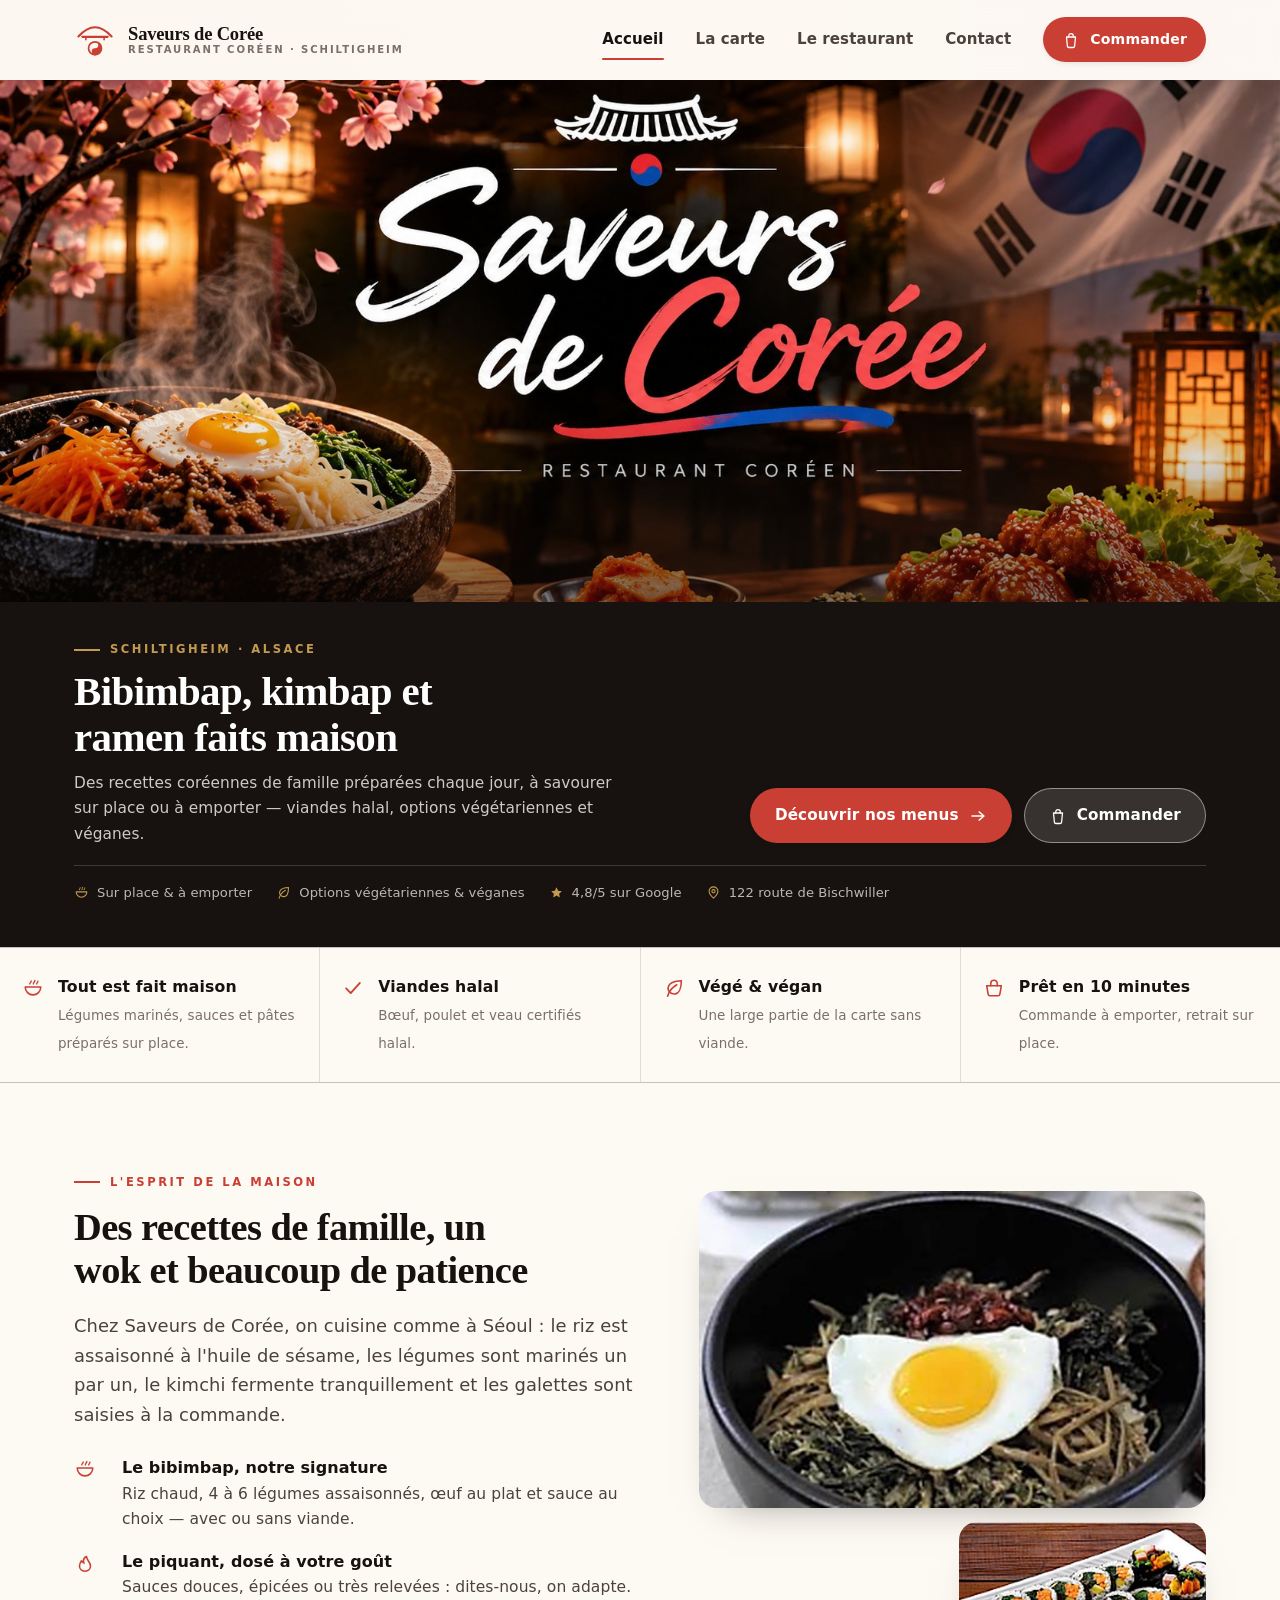
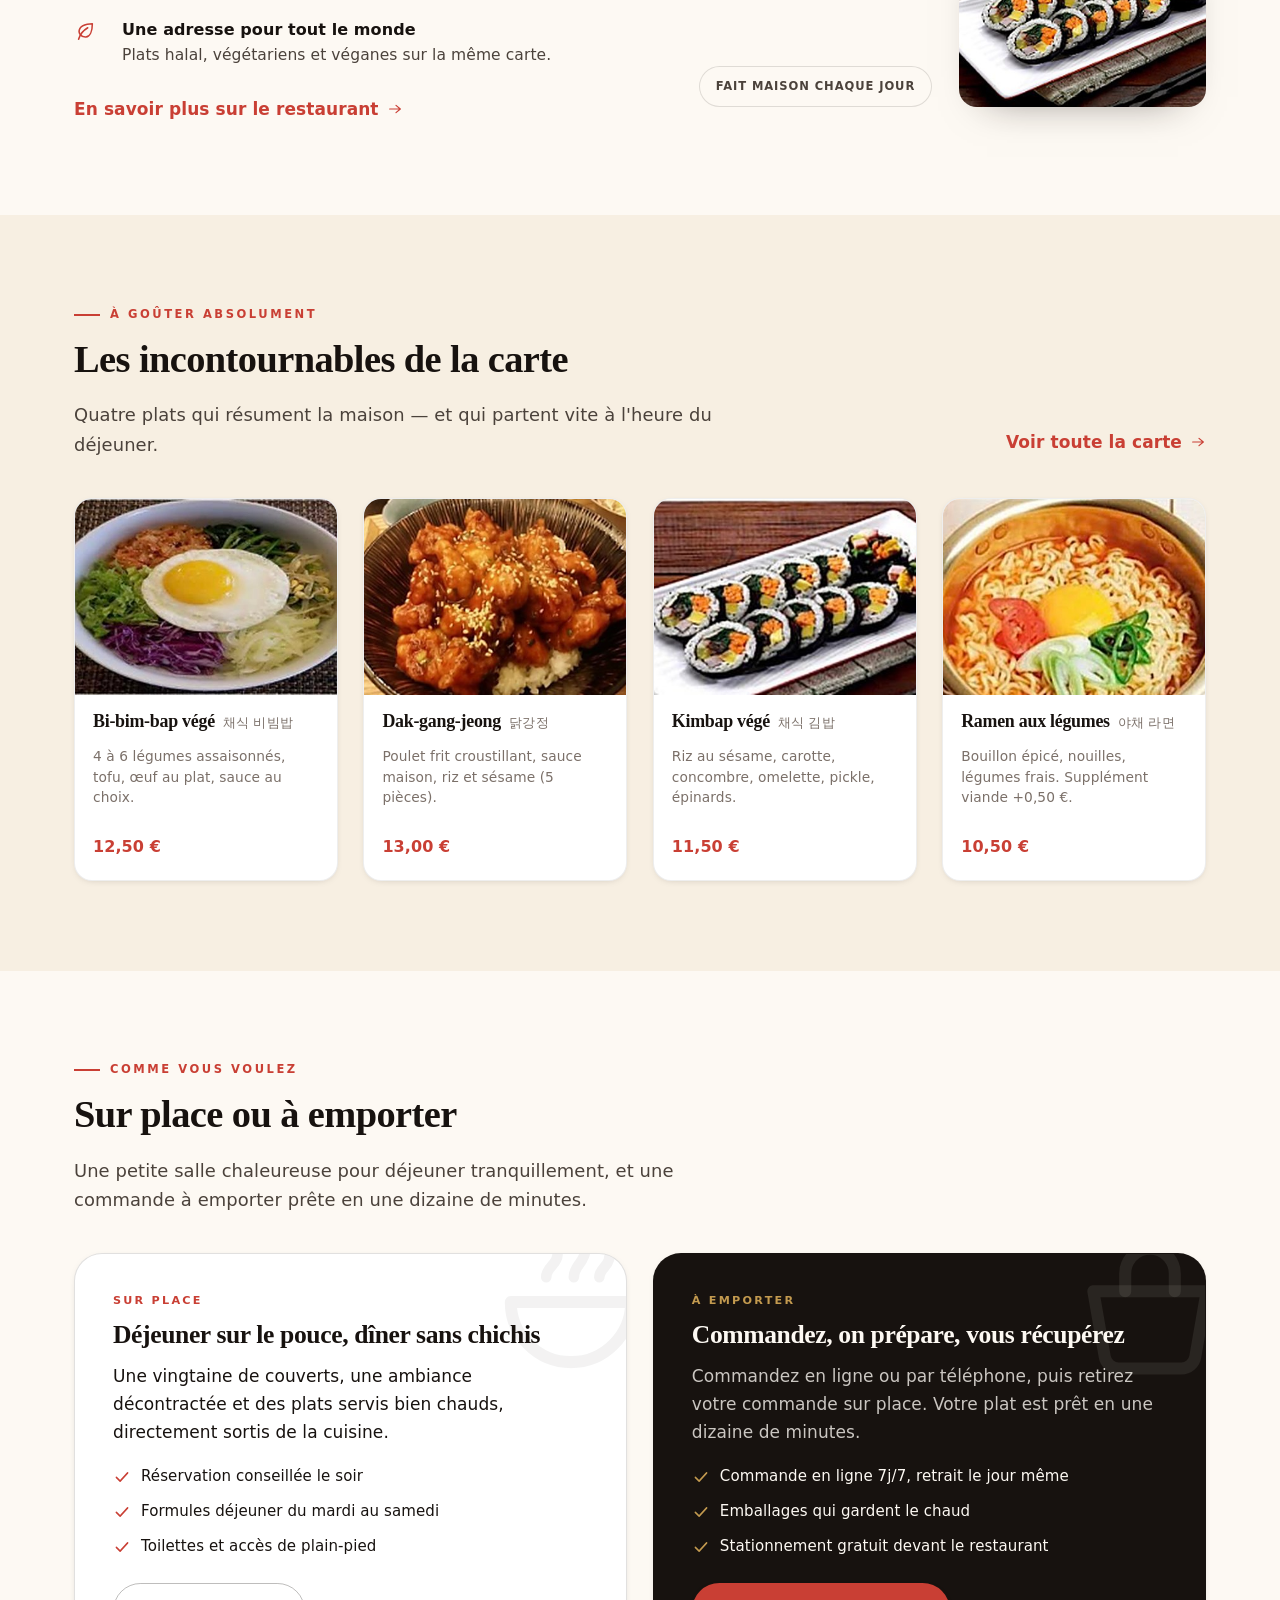
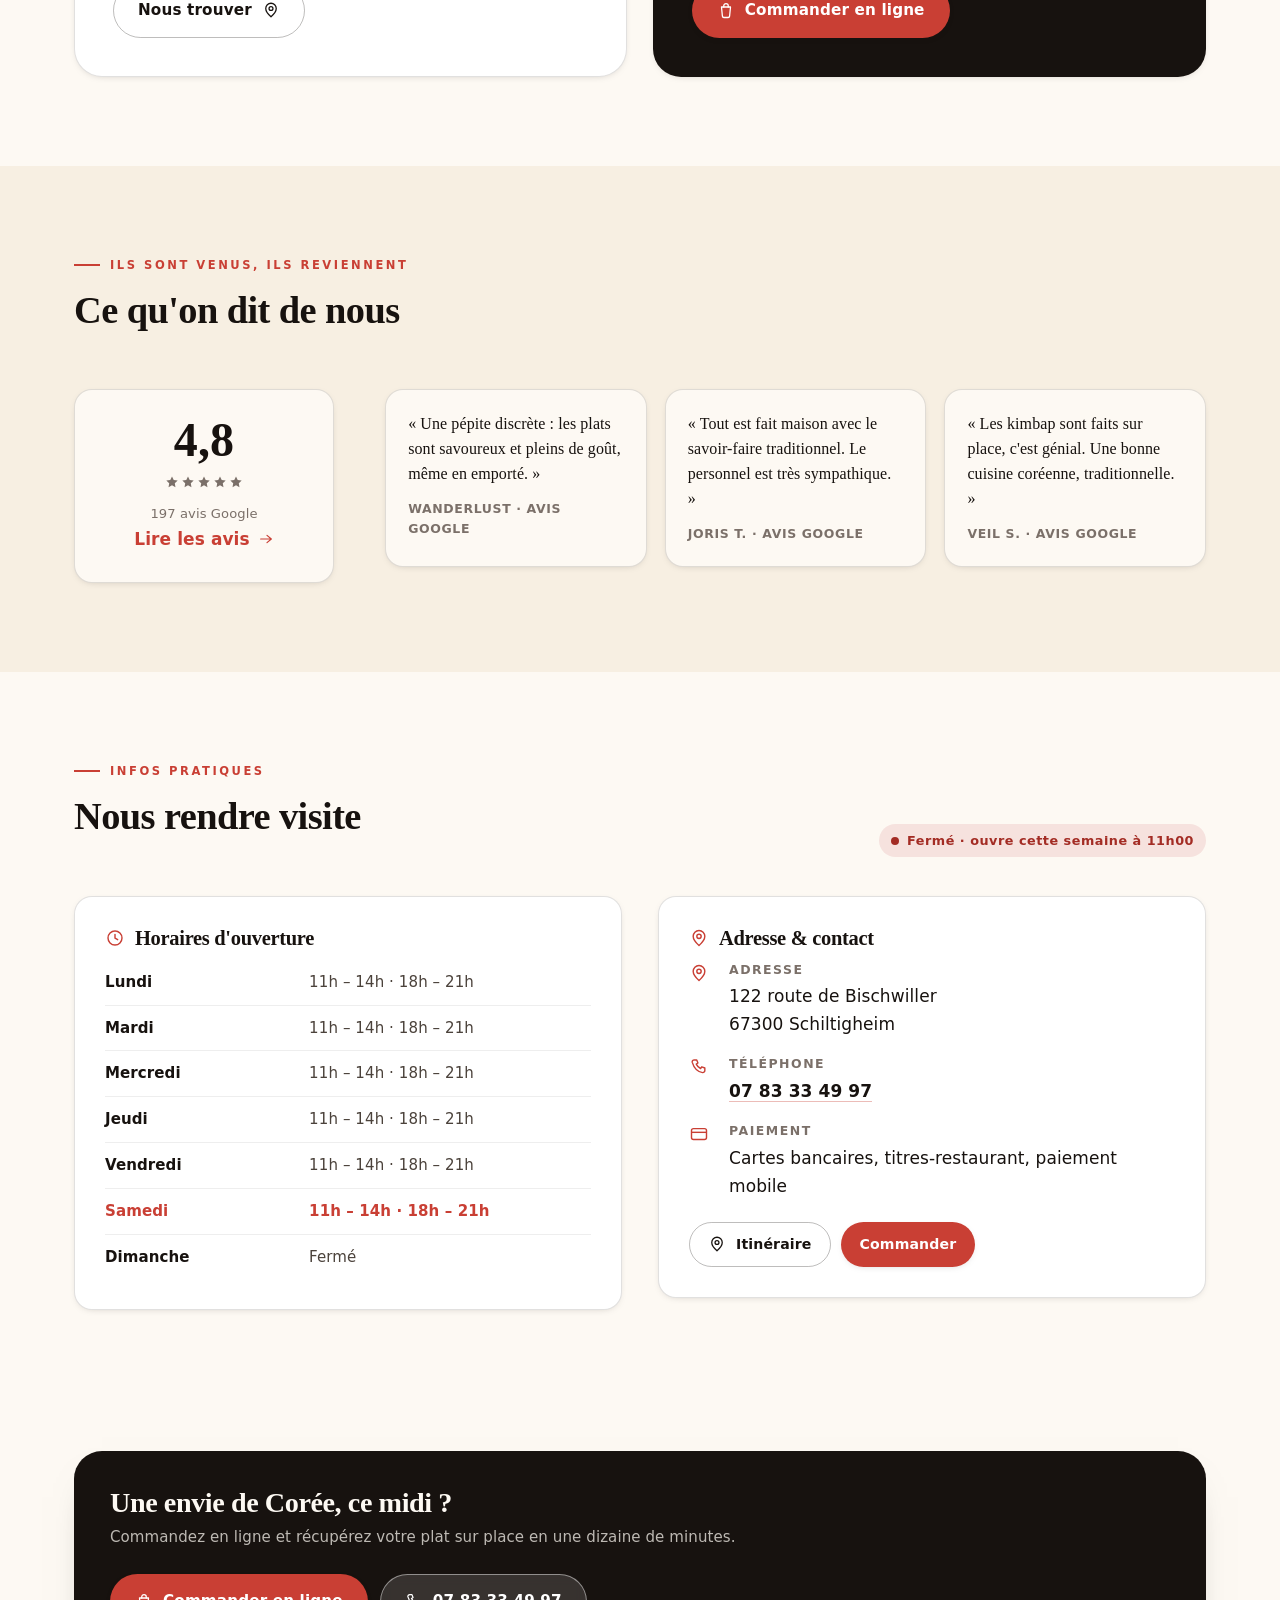
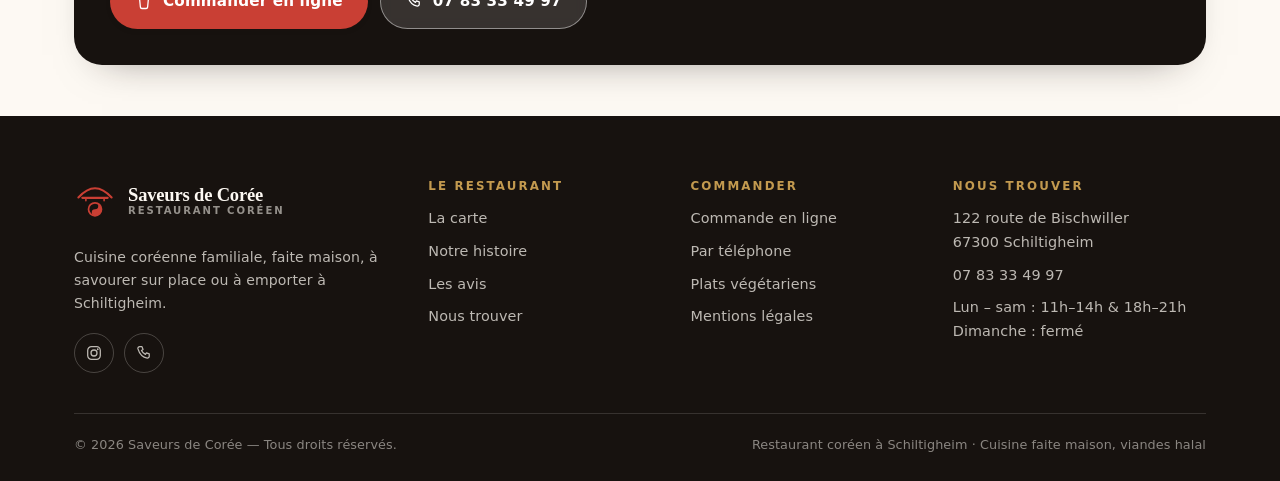
==== index.html @ 6c69a29a "Add files via upload" ====
<!DOCTYPE html>
<html lang="fr" data-layout="desktop">
<head>
<meta charset="utf-8">
<meta name="viewport" content="width=device-width, initial-scale=1">
<title>Saveurs de Corée — Restaurant coréen à Schiltigheim (bibimbap, kimbap, ramen)</title>
<meta name="description" content="Saveurs de Corée, restaurant coréen à Schiltigheim : bibimbap, kimbap, ramen, poulet frit et kimchi faits maison. Sur place ou à emporter, viandes halal, options végétariennes et véganes.">
<meta name="theme-color" content="#17120f">
<link rel="canonical" href="https://saveurs-de-coree.fr/">
<meta property="og:type" content="restaurant">
<meta property="og:locale" content="fr_FR">
<meta property="og:site_name" content="Saveurs de Corée">
<meta property="og:title" content="Saveurs de Corée — Restaurant coréen à Schiltigheim">
<meta property="og:description" content="Bibimbap, kimbap, ramen et poulet frit maison. Sur place ou à emporter, viandes halal, options végétariennes et véganes.">
<meta property="og:image" content="assets/img/og-image.jpg">
<meta name="twitter:card" content="summary_large_image">
<link rel="icon" href="assets/img/favicon.svg" type="image/svg+xml">
<link rel="apple-touch-icon" href="assets/img/favicon.svg">
<link rel="preload" as="image" href="assets/img/accueil.jpg" imagesrcset="assets/img/accueil-1000.jpg 1000w, assets/img/accueil.jpg 1672w" imagesizes="100vw">
<link rel="stylesheet" href="assets/css/style.css">
<script type="application/ld+json">
{
  "@context": "https://schema.org",
  "@type": "Restaurant",
  "name": "Saveurs de Corée",
  "servesCuisine": ["Coréenne", "Asiatique", "Végétarienne"],
  "priceRange": "10–20 €",
  "image": "assets/img/accueil.jpg",
  "telephone": "+33783334997",
  "url": "https://saveurs-de-coree.fr/",
  "address": {
    "@type": "PostalAddress",
    "streetAddress": "122 route de Bischwiller",
    "postalCode": "67300",
    "addressLocality": "Schiltigheim",
    "addressRegion": "Grand Est",
    "addressCountry": "FR"
  },
  "geo": { "@type": "GeoCoordinates", "latitude": 48.6063631, "longitude": 7.7491099 },
  "openingHoursSpecification": [{
    "@type": "OpeningHoursSpecification",
    "dayOfWeek": ["Monday", "Tuesday", "Wednesday", "Thursday", "Friday", "Saturday"],
    "opens": "11:00", "closes": "14:00"
  }, {
    "@type": "OpeningHoursSpecification",
    "dayOfWeek": ["Monday", "Tuesday", "Wednesday", "Thursday", "Friday", "Saturday"],
    "opens": "18:00", "closes": "21:00"
  }],
  "aggregateRating": { "@type": "AggregateRating", "ratingValue": "4.8", "reviewCount": "197" },
  "hasMenu": "https://saveurs-de-coree.onataste.fr/menu/",
  "acceptsReservations": "True"
}
</script>
</head>
<body>
<a class="skip-link" href="#contenu">Aller au contenu</a>

<!-- Bibliothèque d'icônes (aucune requête réseau) -->
<svg aria-hidden="true" focusable="false" style="position:absolute;width:0;height:0;overflow:hidden">
  <defs>
    <symbol id="i-roof" viewBox="0 0 48 48">
      <path d="M5 20c6.6-7.2 12.3-10.6 19-10.6S36.4 12.8 43 20" fill="none" stroke="currentColor" stroke-width="2.4" stroke-linecap="round"/>
      <path d="M9.5 20.4h29" fill="none" stroke="currentColor" stroke-width="2.4" stroke-linecap="round"/>
      <path d="M13.6 20.4v3.2M34.4 20.4v3.2" fill="none" stroke="currentColor" stroke-width="1.8" stroke-linecap="round"/>
      <circle cx="24" cy="33.5" r="7.4" fill="none" stroke="currentColor" stroke-width="2"/>
      <path d="M24 26.1a3.7 3.7 0 0 1 0 7.4 3.7 3.7 0 0 0 0 7.4 7.4 7.4 0 0 0 0-14.8z" fill="currentColor"/>
    </symbol>
    <symbol id="i-bag" viewBox="0 0 24 24"><path d="M6 8h12l-1.2 12.2a2 2 0 0 1-2 1.8H9.2a2 2 0 0 1-2-1.8L6 8z" fill="none" stroke="currentColor" stroke-width="1.7" stroke-linejoin="round"/><path d="M9 8V6.4a3 3 0 0 1 6 0V8" fill="none" stroke="currentColor" stroke-width="1.7" stroke-linecap="round"/></symbol>
    <symbol id="i-phone" viewBox="0 0 24 24"><path d="M6.3 3.5h3l1.4 3.7-2 1.4a11 11 0 0 0 5.2 5.2l1.4-2 3.7 1.4v3a2.5 2.5 0 0 1-2.7 2.5C10.6 18 6 13.4 3.8 6.2A2.5 2.5 0 0 1 6.3 3.5z" fill="none" stroke="currentColor" stroke-width="1.7" stroke-linejoin="round"/></symbol>
    <symbol id="i-pin" viewBox="0 0 24 24"><path d="M12 21s7-6.1 7-11a7 7 0 1 0-14 0c0 4.9 7 11 7 11z" fill="none" stroke="currentColor" stroke-width="1.7" stroke-linejoin="round"/><circle cx="12" cy="10" r="2.6" fill="none" stroke="currentColor" stroke-width="1.7"/></symbol>
    <symbol id="i-clock" viewBox="0 0 24 24"><circle cx="12" cy="12" r="8.4" fill="none" stroke="currentColor" stroke-width="1.7"/><path d="M12 7.6V12l3.2 2" fill="none" stroke="currentColor" stroke-width="1.7" stroke-linecap="round"/></symbol>
    <symbol id="i-arrow" viewBox="0 0 24 24"><path d="M4 12h15m-5.5-5.5L20 12l-6.5 5.5" fill="none" stroke="currentColor" stroke-width="1.8" stroke-linecap="round" stroke-linejoin="round"/></symbol>
    <symbol id="i-check" viewBox="0 0 24 24"><path d="M4.5 12.5l5 5 10-11" fill="none" stroke="currentColor" stroke-width="2" stroke-linecap="round" stroke-linejoin="round"/></symbol>
    <symbol id="i-leaf" viewBox="0 0 24 24"><path d="M20 4S9.5 4 6.5 9.2s2 9.8 6.5 9.4S20 12 20 4z" fill="none" stroke="currentColor" stroke-width="1.7" stroke-linejoin="round"/><path d="M5 21c1.5-5.5 5-9.5 10-12.5" fill="none" stroke="currentColor" stroke-width="1.7" stroke-linecap="round"/></symbol>
    <symbol id="i-bowl" viewBox="0 0 24 24"><path d="M3.5 11h17a8.5 8.5 0 0 1-8.5 8.5A8.5 8.5 0 0 1 3.5 11z" fill="none" stroke="currentColor" stroke-width="1.7" stroke-linejoin="round"/><path d="M8.5 7.5c0-1.4 1.6-1.8 1.6-3.2M12.4 7.5c0-1.7 1.6-2.1 1.6-3.8M16 7.5c0-1.2 1.4-1.6 1.4-2.8" fill="none" stroke="currentColor" stroke-width="1.5" stroke-linecap="round"/></symbol>
    <symbol id="i-takeaway" viewBox="0 0 24 24"><path d="M4 9.5h16l-1.6 9.2a2 2 0 0 1-2 1.7H7.6a2 2 0 0 1-2-1.7L4 9.5z" fill="none" stroke="currentColor" stroke-width="1.7" stroke-linejoin="round"/><path d="M8.5 9.5V7a3.5 3.5 0 0 1 7 0v2.5" fill="none" stroke="currentColor" stroke-width="1.7" stroke-linecap="round"/></symbol>
    <symbol id="i-flame" viewBox="0 0 24 24"><path d="M12 21c3.6 0 6-2.4 6-5.6 0-4.4-4.3-6.6-4.3-10.4-2.2.9-3.4 2.9-3.4 4.8 0 1.6.7 2.4.7 2.4S9 11 8 9.6c-.9 1.4-2 3.2-2 5.8C6 18.6 8.4 21 12 21z" fill="none" stroke="currentColor" stroke-width="1.7" stroke-linejoin="round"/></symbol>
    <symbol id="i-star" viewBox="0 0 24 24"><path d="M12 3.6l2.6 5.4 5.9.8-4.3 4.1 1 5.9-5.2-2.9-5.2 2.9 1-5.9L3.5 9.8l5.9-.8L12 3.6z" fill="currentColor"/></symbol>
    <symbol id="i-instagram" viewBox="0 0 24 24"><rect x="3.6" y="3.6" width="16.8" height="16.8" rx="5" fill="none" stroke="currentColor" stroke-width="1.7"/><circle cx="12" cy="12" r="4" fill="none" stroke="currentColor" stroke-width="1.7"/><circle cx="17" cy="7" r="1.2" fill="currentColor"/></symbol>
    <symbol id="i-close" viewBox="0 0 24 24"><path d="M6 6l12 12M18 6L6 18" fill="none" stroke="currentColor" stroke-width="1.9" stroke-linecap="round"/></symbol>
    <symbol id="i-book" viewBox="0 0 24 24"><path d="M4 5.5A2 2 0 0 1 6 4h4.5A3 3 0 0 1 12 6.7V20a3 3 0 0 0-2.4-1.2H6a2 2 0 0 1-2-2V5.5z" fill="none" stroke="currentColor" stroke-width="1.7" stroke-linejoin="round"/><path d="M20 5.5A2 2 0 0 0 18 4h-4.5A3 3 0 0 0 12 6.7V20a3 3 0 0 1 2.4-1.2H18a2 2 0 0 0 2-2V5.5z" fill="none" stroke="currentColor" stroke-width="1.7" stroke-linejoin="round"/></symbol>
    <symbol id="i-card" viewBox="0 0 24 24"><rect x="3" y="5.5" width="18" height="13" rx="2.4" fill="none" stroke="currentColor" stroke-width="1.7"/><path d="M3 10h18" stroke="currentColor" stroke-width="1.7"/></symbol>
  </defs>
</svg>

<header class="site-header">
  <div class="container header-inner">
    <a class="brand" href="index.html" aria-label="Saveurs de Corée, accueil">
      <svg class="brand__mark" aria-hidden="true"><use href="#i-roof"></use></svg>
      <span class="brand__text">
        <span class="brand__name">Saveurs de Corée</span>
        <span class="brand__sub">Restaurant coréen · Schiltigheim</span>
      </span>
    </a>
    <nav class="nav-desktop" aria-label="Navigation principale">
      <a href="index.html" aria-current="page">Accueil</a>
      <a href="carte.html">La carte</a>
      <a href="restaurant.html">Le restaurant</a>
      <a href="contact.html">Contact</a>
    </nav>
    <div class="header-actions">
      <a class="btn btn--primary btn--sm" href="https://saveurs-de-coree.onataste.fr/menu/" data-order rel="noopener">
        <svg aria-hidden="true"><use href="#i-bag"></use></svg> Commander
      </a>
    </div>
    <button class="nav-toggle" type="button" data-drawer-open aria-expanded="false" aria-controls="drawer" aria-label="Ouvrir le menu">
      <span></span>
    </button>
  </div>
</header>

<div class="drawer" id="drawer" data-drawer aria-hidden="true">
  <div class="drawer__top">
    <a class="brand" href="index.html" aria-label="Saveurs de Corée, accueil">
      <svg class="brand__mark" aria-hidden="true"><use href="#i-roof"></use></svg>
      <span class="brand__text">
        <span class="brand__name">Saveurs de Corée</span>
        <span class="brand__sub">Schiltigheim</span>
      </span>
    </a>
    <button class="drawer__close" type="button" data-drawer-close aria-label="Fermer le menu">
      <svg aria-hidden="true"><use href="#i-close"></use></svg>
    </button>
  </div>
  <nav class="drawer__nav" aria-label="Navigation mobile">
    <a href="index.html" aria-current="page">Accueil <span class="kr">홈</span></a>
    <a href="carte.html">La carte <span class="kr">메뉴</span></a>
    <a href="restaurant.html">Le restaurant <span class="kr">소개</span></a>
    <a href="contact.html">Contact <span class="kr">연락</span></a>
  </nav>
  <div class="drawer__foot">
    <a class="btn btn--primary btn--block" href="https://saveurs-de-coree.onataste.fr/menu/" data-order rel="noopener">
      <svg aria-hidden="true"><use href="#i-bag"></use></svg> Commander en ligne
    </a>
    <a class="btn btn--ghost btn--block" href="tel:+33783334997" data-tel>
      <svg aria-hidden="true"><use href="#i-phone"></use></svg> 07 83 33 49 97
    </a>
    <p class="muted">Lun – sam · 11h–14h &amp; 18h–21h · fermé le dimanche</p>
  </div>
</div>

<main id="contenu">

  <!-- ================= HÉROS ================= -->
  <section class="hero">
    <div class="hero__media">
      <img src="assets/img/accueil.jpg"
           srcset="assets/img/accueil-1000.jpg 1000w, assets/img/accueil.jpg 1672w"
           sizes="100vw" width="1672" height="941"
           alt="Table coréenne dressée : bibimbap au bœuf dans un bol en pierre, kimchi, poulet frit sauce piquante et lanterne, avec la Corée en toile de fond">
      <span class="hero__scrim" aria-hidden="true"></span>
    </div>
    <div class="hero__inner">
      <div class="container">
        <div class="hero-card">
          <div class="hero-card__copy">
            <p class="eyebrow">Schiltigheim · Alsace</p>
            <h1>Bibimbap, kimbap et ramen faits maison</h1>
            <p class="lead">Des recettes coréennes de famille préparées chaque jour, à savourer sur place ou à emporter — viandes halal, options végétariennes et véganes.</p>
          </div>
          <div class="hero-card__cta">
            <a class="btn btn--primary" href="carte.html">
              Découvrir nos menus
              <svg aria-hidden="true"><use href="#i-arrow"></use></svg>
            </a>
            <a class="btn btn--light" href="https://saveurs-de-coree.onataste.fr/menu/" data-order rel="noopener">
              <svg aria-hidden="true"><use href="#i-bag"></use></svg> Commander
            </a>
          </div>
          <p class="hero-card__facts">
            <span><svg aria-hidden="true"><use href="#i-bowl"></use></svg> Sur place &amp; à emporter</span>
            <span><svg aria-hidden="true"><use href="#i-leaf"></use></svg> Options végétariennes &amp; véganes</span>
            <span><svg aria-hidden="true"><use href="#i-star"></use></svg> 4,8/5 sur Google</span>
            <span><svg aria-hidden="true"><use href="#i-pin"></use></svg> 122 route de Bischwiller</span>
          </p>
        </div>
      </div>
    </div>
  </section>

  <!-- ================= RÉASSURANCE ================= -->
  <section class="facts" aria-label="Points forts">
    <div class="facts__item">
      <svg aria-hidden="true"><use href="#i-bowl"></use></svg>
      <div><strong>Tout est fait maison</strong><span>Légumes marinés, sauces et pâtes préparés sur place.</span></div>
    </div>
    <div class="facts__item">
      <svg aria-hidden="true"><use href="#i-check"></use></svg>
      <div><strong>Viandes halal</strong><span>Bœuf, poulet et veau certifiés halal.</span></div>
    </div>
    <div class="facts__item">
      <svg aria-hidden="true"><use href="#i-leaf"></use></svg>
      <div><strong>Végé &amp; végan</strong><span>Une large partie de la carte sans viande.</span></div>
    </div>
    <div class="facts__item">
      <svg aria-hidden="true"><use href="#i-takeaway"></use></svg>
      <div><strong>Prêt en 10 minutes</strong><span>Commande à emporter, retrait sur place.</span></div>
    </div>
  </section>

  <!-- ================= L'ESPRIT ================= -->
  <section class="section" id="esprit">
    <div class="container split reveal">
      <div>
        <p class="eyebrow">L'esprit de la maison</p>
        <h2>Des recettes de famille, un wok et beaucoup de patience</h2>
        <p class="lead">Chez Saveurs de Corée, on cuisine comme à Séoul : le riz est assaisonné à l'huile de sésame, les légumes sont marinés un par un, le kimchi fermente tranquillement et les galettes sont saisies à la commande.</p>
        <ul class="value-list">
          <li>
            <svg aria-hidden="true"><use href="#i-bowl"></use></svg>
            <span><strong>Le bibimbap, notre signature</strong>Riz chaud, 4 à 6 légumes assaisonnés, œuf au plat et sauce au choix — avec ou sans viande.</span>
          </li>
          <li>
            <svg aria-hidden="true"><use href="#i-flame"></use></svg>
            <span><strong>Le piquant, dosé à votre goût</strong>Sauces douces, épicées ou très relevées : dites-nous, on adapte.</span>
          </li>
          <li>
            <svg aria-hidden="true"><use href="#i-leaf"></use></svg>
            <span><strong>Une adresse pour tout le monde</strong>Plats halal, végétariens et véganes sur la même carte.</span>
          </li>
        </ul>
        <p style="margin-top:26px">
          <a class="link-arrow" href="restaurant.html">En savoir plus sur le restaurant
            <svg aria-hidden="true"><use href="#i-arrow"></use></svg>
          </a>
        </p>
      </div>
      <div class="split__media">
        <img src="assets/img/plats/bibimbap-temple.jpg" width="510" height="300" loading="lazy" decoding="async" alt="Bi-bim-bap de temple servi dans un bol noir avec œuf au plat">
        <img src="assets/img/plats/kimbap.jpg" width="478" height="304" loading="lazy" decoding="async" alt="Kimbap tranché, rouleaux de riz et légumes à la coréenne">
        <span class="split__badge">Fait maison chaque jour</span>
      </div>
    </div>
  </section>

  <!-- ================= INCONTOURNABLES ================= -->
  <section class="section section--paper2" id="incontournables">
    <div class="container">
      <div class="section-head reveal">
        <div>
          <p class="eyebrow">À goûter absolument</p>
          <h2>Les incontournables de la carte</h2>
          <p class="lead">Quatre plats qui résument la maison — et qui partent vite à l'heure du déjeuner.</p>
        </div>
        <a class="link-arrow" href="carte.html">Voir toute la carte
          <svg aria-hidden="true"><use href="#i-arrow"></use></svg>
        </a>
      </div>
      <div class="dish-grid reveal">
        <article class="dish-card">
          <div class="dish-card__media">
            <img src="assets/img/plats/bibimbap-vege.jpg" width="490" height="314" loading="lazy" decoding="async" alt="Bi-bim-bap végétarien : riz, légumes colorés, tofu et œuf au plat">
          </div>
          <div class="dish-card__body">
            <h3 class="dish-card__title">Bi-bim-bap végé <span class="kr">채식 비빔밥</span></h3>
            <p class="dish-card__desc">4 à 6 légumes assaisonnés, tofu, œuf au plat, sauce au choix.</p>
            <p class="dish-card__price">12,50 €</p>
          </div>
        </article>
        <article class="dish-card">
          <div class="dish-card__media">
            <img src="assets/img/plats/dakgangjeong.jpg" width="478" height="306" loading="lazy" decoding="async" alt="Dak-gang-jeong : poulet frit coréen laqué, servi avec du riz">
          </div>
          <div class="dish-card__body">
            <h3 class="dish-card__title">Dak-gang-jeong <span class="kr">닭강정</span></h3>
            <p class="dish-card__desc">Poulet frit croustillant, sauce maison, riz et sésame (5 pièces).</p>
            <p class="dish-card__price">13,00 €</p>
          </div>
        </article>
        <article class="dish-card">
          <div class="dish-card__media">
            <img src="assets/img/plats/kimbap-vege.jpg" width="520" height="260" loading="lazy" decoding="async" alt="Kimbap végétarien découpé en tranches sur une planche">
          </div>
          <div class="dish-card__body">
            <h3 class="dish-card__title">Kimbap végé <span class="kr">채식 김밥</span></h3>
            <p class="dish-card__desc">Riz au sésame, carotte, concombre, omelette, pickle, épinards.</p>
            <p class="dish-card__price">11,50 €</p>
          </div>
        </article>
        <article class="dish-card">
          <div class="dish-card__media">
            <img src="assets/img/plats/ramen-legumes.jpg" width="520" height="328" loading="lazy" decoding="async" alt="Ramen aux légumes épicé servi dans une casserole en inox">
          </div>
          <div class="dish-card__body">
            <h3 class="dish-card__title">Ramen aux légumes <span class="kr">야채 라면</span></h3>
            <p class="dish-card__desc">Bouillon épicé, nouilles, légumes frais. Supplément viande +0,50 €.</p>
            <p class="dish-card__price">10,50 €</p>
          </div>
        </article>
      </div>
    </div>
  </section>

  <!-- ================= SUR PLACE / À EMPORTER ================= -->
  <section class="section" id="acces">
    <div class="container">
      <div class="section-head reveal">
        <div>
          <p class="eyebrow">Comme vous voulez</p>
          <h2>Sur place ou à emporter</h2>
          <p class="lead">Une petite salle chaleureuse pour déjeuner tranquillement, et une commande à emporter prête en une dizaine de minutes.</p>
        </div>
      </div>
      <div class="choice-grid reveal">
        <div class="choice">
          <svg class="choice__glyph" aria-hidden="true"><use href="#i-bowl"></use></svg>
          <p class="choice__kicker">Sur place</p>
          <h3>Déjeuner sur le pouce, dîner sans chichis</h3>
          <p>Une vingtaine de couverts, une ambiance décontractée et des plats servis bien chauds, directement sortis de la cuisine.</p>
          <ul>
            <li><svg aria-hidden="true"><use href="#i-check"></use></svg> Réservation conseillée le soir</li>
            <li><svg aria-hidden="true"><use href="#i-check"></use></svg> Formules déjeuner du mardi au samedi</li>
            <li><svg aria-hidden="true"><use href="#i-check"></use></svg> Toilettes et accès de plain-pied</li>
          </ul>
          <a class="btn btn--ghost" href="contact.html">Nous trouver
            <svg aria-hidden="true"><use href="#i-pin"></use></svg>
          </a>
        </div>
        <div class="choice choice--accent">
          <svg class="choice__glyph" aria-hidden="true"><use href="#i-takeaway"></use></svg>
          <p class="choice__kicker">À emporter</p>
          <h3>Commandez, on prépare, vous récupérez</h3>
          <p>Commandez en ligne ou par téléphone, puis retirez votre commande sur place. Votre plat est prêt en une dizaine de minutes.</p>
          <ul>
            <li><svg aria-hidden="true"><use href="#i-check"></use></svg> Commande en ligne 7j/7, retrait le jour même</li>
            <li><svg aria-hidden="true"><use href="#i-check"></use></svg> Emballages qui gardent le chaud</li>
            <li><svg aria-hidden="true"><use href="#i-check"></use></svg> Stationnement gratuit devant le restaurant</li>
          </ul>
          <a class="btn btn--primary" href="https://saveurs-de-coree.onataste.fr/menu/" data-order rel="noopener">
            <svg aria-hidden="true"><use href="#i-bag"></use></svg> Commander en ligne
          </a>
        </div>
      </div>
    </div>
  </section>

  <!-- ================= AVIS ================= -->
  <section class="section section--paper2" id="avis">
    <div class="container">
      <div class="section-head reveal">
        <div>
          <p class="eyebrow">Ils sont venus, ils reviennent</p>
          <h2>Ce qu'on dit de nous</h2>
        </div>
      </div>
      <div class="reviews reveal">
        <div class="reviews__score">
          <div>
            <strong>4,8</strong>
            <span class="stars" aria-label="Note de 4,8 sur 5">
              <svg aria-hidden="true"><use href="#i-star"></use></svg><svg aria-hidden="true"><use href="#i-star"></use></svg><svg aria-hidden="true"><use href="#i-star"></use></svg><svg aria-hidden="true"><use href="#i-star"></use></svg><svg aria-hidden="true"><use href="#i-star"></use></svg>
            </span>
            <span>197 avis Google</span>
          </div>
          <div>
            <a class="link-arrow" href="https://www.google.com/maps/search/?api=1&amp;query=Saveurs%20de%20Cor%C3%A9e%20Schiltigheim" target="_blank" rel="noopener">Lire les avis
              <svg aria-hidden="true"><use href="#i-arrow"></use></svg>
            </a>
          </div>
        </div>
        <div class="reviews__list">
          <div class="quote">
            <blockquote>« Une pépite discrète : les plats sont savoureux et pleins de goût, même en emporté. »</blockquote>
            <footer>Wanderlust · avis Google</footer>
          </div>
          <div class="quote">
            <blockquote>« Tout est fait maison avec le savoir-faire traditionnel. Le personnel est très sympathique. »</blockquote>
            <footer>Joris T. · avis Google</footer>
          </div>
          <div class="quote">
            <blockquote>« Les kimbap sont faits sur place, c'est génial. Une bonne cuisine coréenne, traditionnelle. »</blockquote>
            <footer>Veil S. · avis Google</footer>
          </div>
        </div>
      </div>
    </div>
  </section>

  <!-- ================= INFOS PRATIQUES ================= -->
  <section class="section" id="infos">
    <div class="container">
      <div class="section-head reveal">
        <div>
          <p class="eyebrow">Infos pratiques</p>
          <h2>Nous rendre visite</h2>
        </div>
        <span class="status" data-status>Horaires</span>
      </div>
      <div class="info-grid reveal">
        <div class="card">
          <h3><svg aria-hidden="true"><use href="#i-clock"></use></svg> Horaires d'ouverture</h3>
          <table class="hours">
            <tbody>
              <tr data-day="1"><th scope="row">Lundi</th><td>11h – 14h · 18h – 21h</td></tr>
              <tr data-day="2"><th scope="row">Mardi</th><td>11h – 14h · 18h – 21h</td></tr>
              <tr data-day="3"><th scope="row">Mercredi</th><td>11h – 14h · 18h – 21h</td></tr>
              <tr data-day="4"><th scope="row">Jeudi</th><td>11h – 14h · 18h – 21h</td></tr>
              <tr data-day="5"><th scope="row">Vendredi</th><td>11h – 14h · 18h – 21h</td></tr>
              <tr data-day="6"><th scope="row">Samedi</th><td>11h – 14h · 18h – 21h</td></tr>
              <tr data-day="0"><th scope="row">Dimanche</th><td>Fermé</td></tr>
            </tbody>
          </table>
        </div>
        <div class="card">
          <h3><svg aria-hidden="true"><use href="#i-pin"></use></svg> Adresse &amp; contact</h3>
          <ul class="contact-list">
            <li>
              <svg aria-hidden="true"><use href="#i-pin"></use></svg>
              <div><strong>Adresse</strong>122 route de Bischwiller<br>67300 Schiltigheim</div>
            </li>
            <li>
              <svg aria-hidden="true"><use href="#i-phone"></use></svg>
              <div><strong>Téléphone</strong><a href="tel:+33783334997" data-tel>07 83 33 49 97</a></div>
            </li>
            <li>
              <svg aria-hidden="true"><use href="#i-card"></use></svg>
              <div><strong>Paiement</strong>Cartes bancaires, titres-restaurant, paiement mobile</div>
            </li>
          </ul>
          <p style="margin-top:22px; display:flex; gap:10px; flex-wrap:wrap">
            <a class="btn btn--sm btn--ghost" href="https://www.google.com/maps/dir/?api=1&amp;destination=48.6063631,7.7491099" target="_blank" rel="noopener">
              <svg aria-hidden="true"><use href="#i-pin"></use></svg> Itinéraire
            </a>
            <a class="btn btn--sm btn--primary" href="https://saveurs-de-coree.onataste.fr/menu/" data-order rel="noopener">
              Commander
            </a>
          </p>
        </div>
      </div>
    </div>
  </section>

  <!-- ================= BANDEAU FINAL ================= -->
  <section class="section section--tight">
    <div class="container">
      <div class="cta-band reveal">
        <div>
          <h2>Une envie de Corée, ce midi ?</h2>
          <p>Commandez en ligne et récupérez votre plat sur place en une dizaine de minutes.</p>
        </div>
        <div class="cta-band__actions">
          <a class="btn btn--primary" href="https://saveurs-de-coree.onataste.fr/menu/" data-order rel="noopener">
            <svg aria-hidden="true"><use href="#i-bag"></use></svg> Commander en ligne
          </a>
          <a class="btn btn--light" href="tel:+33783334997" data-tel>
            <svg aria-hidden="true"><use href="#i-phone"></use></svg> 07 83 33 49 97
          </a>
        </div>
      </div>
    </div>
  </section>

</main>

<footer class="site-footer">
  <div class="container">
    <div class="footer-grid">
      <div class="footer-brand">
        <a class="brand" href="index.html" aria-label="Saveurs de Corée, accueil">
          <svg class="brand__mark" aria-hidden="true"><use href="#i-roof"></use></svg>
          <span class="brand__text">
            <span class="brand__name">Saveurs de Corée</span>
            <span class="brand__sub">Restaurant coréen</span>
          </span>
        </a>
        <p>Cuisine coréenne familiale, faite maison, à savourer sur place ou à emporter à Schiltigheim.</p>
        <div class="social">
          <a href="https://www.instagram.com/saveursdecoree/" data-instagram target="_blank" rel="noopener" aria-label="Instagram de Saveurs de Corée">
            <svg aria-hidden="true"><use href="#i-instagram"></use></svg>
          </a>
          <a href="tel:+33783334997" data-tel aria-label="Appeler le restaurant">
            <svg aria-hidden="true"><use href="#i-phone"></use></svg>
          </a>
        </div>
      </div>
      <div>
        <h4>Le restaurant</h4>
        <ul>
          <li><a href="carte.html">La carte</a></li>
          <li><a href="restaurant.html">Notre histoire</a></li>
          <li><a href="index.html#avis">Les avis</a></li>
          <li><a href="contact.html">Nous trouver</a></li>
        </ul>
      </div>
      <div>
        <h4>Commander</h4>
        <ul>
          <li><a href="https://saveurs-de-coree.onataste.fr/menu/" data-order rel="noopener">Commande en ligne</a></li>
          <li><a href="tel:+33783334997" data-tel>Par téléphone</a></li>
          <li><a href="carte.html#vegetariens">Plats végétariens</a></li>
          <li><a href="mentions-legales.html">Mentions légales</a></li>
        </ul>
      </div>
      <div>
        <h4>Nous trouver</h4>
        <ul>
          <li>122 route de Bischwiller<br>67300 Schiltigheim</li>
          <li><a href="tel:+33783334997" data-tel>07 83 33 49 97</a></li>
          <li>Lun – sam : 11h–14h &amp; 18h–21h<br>Dimanche : fermé</li>
        </ul>
      </div>
    </div>
    <div class="footer-bottom">
      <span>© <span data-year>2026</span> Saveurs de Corée — Tous droits réservés.</span>
      <span>Restaurant coréen à Schiltigheim · Cuisine faite maison, viandes halal</span>
    </div>
  </div>
</footer>

<nav class="action-bar" aria-label="Actions rapides">
  <a href="carte.html"><svg aria-hidden="true"><use href="#i-book"></use></svg><span>La carte</span></a>
  <a href="tel:+33783334997" data-tel><svg aria-hidden="true"><use href="#i-phone"></use></svg><span>Appeler</span></a>
  <a class="is-primary" href="https://saveurs-de-coree.onataste.fr/menu/" data-order rel="noopener"><svg aria-hidden="true"><use href="#i-bag"></use></svg><span>Commander</span></a>
</nav>

<script src="assets/js/site.js" defer></script>
</body>
</html>
---- assets/css/style.css ----
/* ==========================================================================
   Saveurs de Corée — Restaurant coréen à Schiltigheim
   Feuille de style unique. Deux mises en page : desktop et mobile,
   pilotées par html[data-layout] (détection JS) + media queries (repli sans JS).
   ========================================================================== */

/* --------------------------------------------------------------------------
   1. Jetons de design
   -------------------------------------------------------------------------- */
:root {
  --ink: #17120f;
  --ink-soft: #4b423b;
  --ink-mute: #7b7069;
  --paper: #fdf9f3;
  --paper-2: #f7efe2;
  --paper-3: #efe1cd;
  --red: #c93f34;
  --red-dark: #a32c24;
  --red-soft: #f6e2de;
  --blue: #1f4f9e;
  --gold: #c39a4f;
  --green: #2f7a58;
  --line: rgba(23, 18, 15, 0.13);
  --line-soft: rgba(23, 18, 15, 0.07);
  --radius-s: 10px;
  --radius: 18px;
  --radius-l: 28px;
  --shadow-s: 0 2px 10px -6px rgba(23, 18, 15, 0.4);
  --shadow: 0 18px 40px -28px rgba(23, 18, 15, 0.55);
  --shadow-l: 0 30px 70px -40px rgba(23, 18, 15, 0.6);
  --max: 1180px;
  --gutter: 24px;
  --header-h: 76px;
  --serif: "Iowan Old Style", "Palatino Linotype", Palatino, "Book Antiqua", Georgia, "Times New Roman", serif;
  --sans: ui-sans-serif, system-ui, -apple-system, "Segoe UI", Roboto, Helvetica, Arial, sans-serif;
  --kr: "Apple SD Gothic Neo", "Malgun Gothic", "Noto Sans KR", "Nanum Gothic", sans-serif;
  --ease: cubic-bezier(0.22, 0.61, 0.36, 1);
}

/* --------------------------------------------------------------------------
   2. Reset + base
   -------------------------------------------------------------------------- */
*,
*::before,
*::after { box-sizing: border-box; }

html {
  -webkit-text-size-adjust: 100%;
  scroll-behavior: smooth;
  scroll-padding-top: calc(var(--header-h) + 64px);
}

body {
  margin: 0;
  background-color: var(--paper);
  color: var(--ink);
  font-family: var(--sans);
  font-size: 17px;
  line-height: 1.65;
  letter-spacing: 0.005em;
  -webkit-font-smoothing: antialiased;
  overflow-x: hidden;
}

/* texture papier très discrète, sans image externe */
body::before {
  content: "";
  position: fixed;
  inset: 0;
  pointer-events: none;
  z-index: 0;
  background-image:
    radial-gradient(circle at 12% 8%, rgba(201, 63, 52, 0.05), transparent 42%),
    radial-gradient(circle at 88% 4%, rgba(31, 79, 158, 0.05), transparent 40%),
    radial-gradient(circle at 50% 100%, rgba(195, 154, 79, 0.07), transparent 55%);
}

img { max-width: 100%; height: auto; display: block; }

a { color: inherit; text-decoration: none; }

button { font: inherit; color: inherit; }

h1, h2, h3, h4 {
  font-family: var(--serif);
  font-weight: 600;
  line-height: 1.12;
  letter-spacing: -0.015em;
  margin: 0 0 0.5em;
  text-wrap: balance;
}

h1 { font-size: clamp(2rem, 4.6vw, 3.4rem); }
h2 { font-size: clamp(1.65rem, 3vw, 2.5rem); }
h3 { font-size: clamp(1.15rem, 1.6vw, 1.35rem); }
p { margin: 0 0 1em; }
p:last-child { margin-bottom: 0; }

ul { margin: 0; padding: 0; list-style: none; }

::selection { background: var(--red); color: #fff; }

:focus-visible {
  outline: 3px solid var(--blue);
  outline-offset: 3px;
  border-radius: 4px;
}

/* --------------------------------------------------------------------------
   3. Utilitaires
   -------------------------------------------------------------------------- */
.container {
  width: 100%;
  max-width: var(--max);
  margin-inline: auto;
  padding-inline: var(--gutter);
  position: relative;
  z-index: 1;
}

.section { padding-block: clamp(56px, 7vw, 104px); position: relative; }
.section--tight { padding-block: clamp(36px, 4vw, 62px); }
.section--paper2 { background: var(--paper-2); }
.section--ink { background: var(--ink); color: var(--paper); }

.eyebrow {
  font-family: var(--sans);
  font-size: 0.72rem;
  font-weight: 700;
  letter-spacing: 0.22em;
  text-transform: uppercase;
  color: var(--red);
  margin: 0 0 14px;
  display: flex;
  align-items: center;
  gap: 10px;
}
.eyebrow::before {
  content: "";
  width: 26px;
  height: 2px;
  background: currentColor;
  display: inline-block;
}
.section--ink .eyebrow { color: var(--gold); }

.lead {
  font-size: clamp(1.02rem, 1.4vw, 1.15rem);
  color: var(--ink-soft);
  max-width: 62ch;
}
.section--ink .lead { color: rgba(253, 249, 243, 0.78); }

.kr {
  font-family: var(--kr);
  font-weight: 500;
  letter-spacing: 0.02em;
}
.muted { color: var(--ink-mute); }
.center { text-align: center; }
.center .eyebrow { justify-content: center; }

.visually-hidden {
  position: absolute !important;
  width: 1px; height: 1px;
  padding: 0; margin: -1px;
  overflow: hidden;
  clip: rect(0 0 0 0);
  white-space: nowrap;
  border: 0;
}

.skip-link {
  position: absolute;
  left: 12px;
  top: -60px;
  z-index: 999;
  background: var(--ink);
  color: var(--paper);
  padding: 12px 18px;
  border-radius: 0 0 var(--radius-s) var(--radius-s);
  transition: top 0.2s var(--ease);
}
.skip-link:focus { top: 0; }

/* Boutons */
.btn {
  --btn-bg: var(--ink);
  --btn-fg: var(--paper);
  display: inline-flex;
  align-items: center;
  justify-content: center;
  gap: 10px;
  padding: 14px 24px;
  border: 1px solid transparent;
  border-radius: 999px;
  background: var(--btn-bg);
  color: var(--btn-fg);
  font-family: var(--sans);
  font-size: 0.95rem;
  font-weight: 650;
  letter-spacing: 0.01em;
  cursor: pointer;
  transition: transform 0.18s var(--ease), box-shadow 0.18s var(--ease), background 0.18s var(--ease), color 0.18s var(--ease);
  box-shadow: var(--shadow-s);
  text-align: center;
}
.btn:hover { transform: translateY(-2px); box-shadow: var(--shadow); }
.btn:active { transform: translateY(0); }
.btn svg { width: 18px; height: 18px; flex: none; }

.btn--primary { --btn-bg: var(--red); --btn-fg: #fff; }
.btn--primary:hover { --btn-bg: var(--red-dark); }
.btn--ghost {
  --btn-bg: transparent;
  --btn-fg: var(--ink);
  border-color: rgba(23, 18, 15, 0.28);
  box-shadow: none;
}
.btn--ghost:hover { background: rgba(23, 18, 15, 0.06); }
.btn--light {
  --btn-bg: rgba(253, 249, 243, 0.14);
  --btn-fg: #fff;
  border-color: rgba(255, 255, 255, 0.45);
  backdrop-filter: blur(6px);
  box-shadow: none;
}
.btn--light:hover { background: rgba(253, 249, 243, 0.26); }
.btn--sm { padding: 10px 18px; font-size: 0.88rem; }
.btn--block { width: 100%; }

.link-arrow {
  display: inline-flex;
  align-items: center;
  gap: 8px;
  font-weight: 650;
  color: var(--red);
  border-bottom: 1px solid transparent;
  padding-bottom: 2px;
  transition: gap 0.2s var(--ease), border-color 0.2s var(--ease);
}
.link-arrow:hover { gap: 14px; border-color: currentColor; }
.link-arrow svg { width: 16px; height: 16px; }

/* Petites étiquettes */
.tag {
  display: inline-flex;
  align-items: center;
  gap: 6px;
  padding: 4px 10px;
  border-radius: 999px;
  font-size: 0.72rem;
  font-weight: 700;
  letter-spacing: 0.06em;
  text-transform: uppercase;
  background: var(--paper-3);
  color: var(--ink-soft);
  white-space: nowrap;
}
.tag--veg { background: #e3efe4; color: #256345; }
.tag--hot { background: var(--red-soft); color: var(--red-dark); }
.tag--halal { background: #e6ecf7; color: #1e4483; }
.tag--vegan { background: #e6efe9; color: #215e41; }

/* --------------------------------------------------------------------------
   4. En-tête
   -------------------------------------------------------------------------- */
.site-header {
  position: sticky;
  top: 0;
  z-index: 60;
  background: rgba(253, 249, 243, 0.86);
  backdrop-filter: saturate(160%) blur(14px);
  border-bottom: 1px solid transparent;
  transition: border-color 0.25s var(--ease), box-shadow 0.25s var(--ease), background 0.25s var(--ease);
}
.site-header.is-stuck {
  border-bottom-color: var(--line);
  box-shadow: 0 12px 30px -26px rgba(23, 18, 15, 0.8);
}
.header-inner {
  display: flex;
  align-items: center;
  gap: 18px;
  min-height: var(--header-h);
  position: relative;
  z-index: 1;
}

.brand {
  display: inline-flex;
  align-items: center;
  gap: 12px;
  margin-right: auto;
  flex: none;
}
.brand__mark {
  width: 42px;
  height: 42px;
  flex: none;
  color: var(--red);
}
.brand__text { display: flex; flex-direction: column; line-height: 1.1; }
.brand__name {
  font-family: var(--serif);
  font-size: 1.16rem;
  font-weight: 600;
  letter-spacing: -0.01em;
}
.brand__sub {
  font-size: 0.63rem;
  letter-spacing: 0.19em;
  text-transform: uppercase;
  color: var(--ink-mute);
  font-weight: 600;
}

.nav-desktop {
  display: flex;
  align-items: center;
  gap: 4px;
}
.nav-desktop a {
  position: relative;
  padding: 10px 14px;
  font-size: 0.94rem;
  font-weight: 550;
  color: var(--ink-soft);
  border-radius: 999px;
  transition: color 0.18s var(--ease), background 0.18s var(--ease);
}
.nav-desktop a:hover { color: var(--ink); background: rgba(23, 18, 15, 0.05); }
.nav-desktop a[aria-current="page"] { color: var(--ink); font-weight: 700; }
.nav-desktop a[aria-current="page"]::after {
  content: "";
  position: absolute;
  left: 14px;
  right: 14px;
  bottom: 2px;
  height: 2px;
  border-radius: 2px;
  background: var(--red);
}

.header-actions { display: flex; align-items: center; gap: 10px; flex: none; }

.nav-toggle {
  display: none;
  width: 46px;
  height: 46px;
  border: 1px solid var(--line);
  border-radius: 50%;
  background: transparent;
  align-items: center;
  justify-content: center;
  cursor: pointer;
}
.nav-toggle span {
  display: block;
  width: 20px;
  height: 2px;
  background: var(--ink);
  position: relative;
  transition: transform 0.25s var(--ease), opacity 0.2s var(--ease);
}
.nav-toggle span::before,
.nav-toggle span::after {
  content: "";
  position: absolute;
  left: 0;
  width: 20px;
  height: 2px;
  background: var(--ink);
  transition: transform 0.25s var(--ease);
}
.nav-toggle span::before { top: -6px; }
.nav-toggle span::after { top: 6px; }
body.drawer-open .nav-toggle span { background: transparent; }
body.drawer-open .nav-toggle span::before { transform: translateY(6px) rotate(45deg); }
body.drawer-open .nav-toggle span::after { transform: translateY(-6px) rotate(-45deg); }

/* Tiroir mobile */
.drawer {
  position: fixed;
  inset: 0;
  z-index: 80;
  display: grid;
  grid-template-rows: auto 1fr auto;
  background: var(--paper);
  transform: translateY(-102%);
  transition: transform 0.36s var(--ease);
  visibility: hidden;
  overscroll-behavior: contain;
}
.drawer.is-open { transform: translateY(0); visibility: visible; }
.drawer__top {
  display: flex;
  align-items: center;
  justify-content: space-between;
  gap: 16px;
  padding: 14px var(--gutter);
  border-bottom: 1px solid var(--line);
  min-height: var(--header-h);
}
.drawer__close {
  width: 46px; height: 46px;
  border-radius: 50%;
  border: 1px solid var(--line);
  background: transparent;
  display: grid;
  place-items: center;
  cursor: pointer;
}
.drawer__close svg { width: 18px; height: 18px; }
.drawer__nav { padding: 18px var(--gutter); overflow-y: auto; }
.drawer__nav a {
  display: flex;
  align-items: baseline;
  justify-content: space-between;
  gap: 12px;
  padding: 18px 4px;
  border-bottom: 1px solid var(--line-soft);
  font-family: var(--serif);
  font-size: 1.55rem;
}
.drawer__nav a span:last-child { font-family: var(--kr); font-size: 0.9rem; color: var(--ink-mute); }
.drawer__nav a[aria-current="page"] { color: var(--red); }
.drawer__foot {
  padding: 18px var(--gutter) calc(22px + env(safe-area-inset-bottom));
  border-top: 1px solid var(--line);
  display: grid;
  gap: 10px;
  background: var(--paper-2);
}
.drawer__foot .muted { font-size: 0.85rem; }

/* Barre d'action mobile */
.action-bar {
  display: none;
  position: fixed;
  left: 0;
  right: 0;
  bottom: 0;
  z-index: 55;
  padding: 10px 12px calc(10px + env(safe-area-inset-bottom));
  background: rgba(253, 249, 243, 0.94);
  backdrop-filter: blur(14px);
  border-top: 1px solid var(--line);
  gap: 8px;
  grid-template-columns: 1fr 1fr 1.35fr;
}
.action-bar a {
  display: inline-flex;
  flex-direction: column;
  align-items: center;
  gap: 3px;
  padding: 8px 4px;
  border-radius: 14px;
  font-size: 0.72rem;
  font-weight: 700;
  letter-spacing: 0.03em;
  color: var(--ink-soft);
}
.action-bar a svg { width: 20px; height: 20px; }
.action-bar a.is-primary {
  background: var(--red);
  color: #fff;
  justify-content: center;
  flex-direction: row;
  gap: 8px;
  font-size: 0.86rem;
  box-shadow: var(--shadow-s);
}
.action-bar a.is-primary svg { width: 18px; height: 18px; }

/* --------------------------------------------------------------------------
   5. Héros (accueil)
   Desktop : visuel plein cadre + bandeau d'accroche en bas (le titre du visuel
   reste entièrement lisible). Mobile : visuel non recadré + carte qui chevauche.
   -------------------------------------------------------------------------- */
.hero {
  position: relative;
  isolation: isolate;
  background: var(--ink);
  overflow: hidden;
}
.hero__media {
  position: relative;
  height: clamp(300px, 58vh, 580px);
  overflow: hidden;
}
.hero__media img {
  width: 100%;
  height: 100%;
  object-fit: cover;
  object-position: center 32%;
}
.hero__scrim {
  position: absolute;
  inset: 0;
  background: linear-gradient(to bottom, rgba(10, 7, 5, 0) 62%, rgba(10, 7, 5, 0.55) 100%);
}
.hero__inner {
  position: relative;
  z-index: 1;
  padding-block: clamp(22px, 3vw, 40px) clamp(26px, 3.4vw, 46px);
}
.hero-card {
  width: 100%;
  display: grid;
  grid-template-columns: minmax(0, 1fr) auto;
  grid-template-areas:
    "copy cta"
    "facts facts";
  gap: 18px 40px;
  align-items: end;
  color: #fff;
}
.hero-card__copy { grid-area: copy; }
.hero-card .eyebrow { color: var(--gold); margin-bottom: 10px; }
.hero-card h1 {
  font-size: clamp(1.85rem, 3.2vw, 2.85rem);
  margin-bottom: 10px;
  max-width: 24ch;
}
.hero-card .lead {
  color: rgba(255, 255, 255, 0.78);
  margin: 0;
  font-size: clamp(0.96rem, 1.12vw, 1.05rem);
  max-width: 56ch;
}
.hero-card__cta {
  grid-area: cta;
  display: flex;
  gap: 12px;
  flex-wrap: wrap;
  justify-content: flex-end;
  padding-bottom: 4px;
}
.hero-card__facts {
  grid-area: facts;
  display: flex;
  flex-wrap: wrap;
  gap: 10px 24px;
  padding-top: 16px;
  border-top: 1px solid rgba(255, 255, 255, 0.16);
  font-size: 0.82rem;
  color: rgba(255, 255, 255, 0.7);
}
.hero-card__facts span { display: inline-flex; align-items: center; gap: 8px; }
.hero-card__facts svg { width: 15px; height: 15px; color: var(--gold); }

/* --------------------------------------------------------------------------
   6. Bandeau de réassurance
   -------------------------------------------------------------------------- */
.facts {
  display: grid;
  grid-template-columns: repeat(4, 1fr);
  gap: 1px;
  background: var(--line);
  border-block: 1px solid var(--line);
}
.facts__item {
  background: var(--paper);
  padding: 26px 22px;
  display: flex;
  gap: 14px;
  align-items: flex-start;
}
.facts__item svg { width: 22px; height: 22px; color: var(--red); flex: none; margin-top: 3px; }
.facts__item strong { display: block; font-size: 0.98rem; letter-spacing: 0.01em; }
.facts__item span { font-size: 0.84rem; color: var(--ink-mute); line-height: 1.45; }

/* --------------------------------------------------------------------------
   7. Sections éditoriales
   -------------------------------------------------------------------------- */
.split {
  display: grid;
  grid-template-columns: 1.05fr 0.95fr;
  gap: clamp(32px, 5vw, 72px);
  align-items: center;
}
.split--reverse .split__media { order: -1; }

.split__media {
  position: relative;
  display: grid;
  grid-template-columns: 1fr 1fr;
  gap: 14px;
  align-items: start;
}
.split__media img {
  width: 100%;
  border-radius: var(--radius);
  box-shadow: var(--shadow);
  aspect-ratio: 4 / 3;
  object-fit: cover;
}
.split__media img:first-child { grid-column: 1 / -1; aspect-ratio: 16 / 10; }
.split__media img:last-of-type { grid-column: 2; grid-row: 2; }
.split__badge {
  grid-column: 1;
  grid-row: 2;
  align-self: end;
  justify-self: start;
  background: var(--paper);
  border: 1px solid var(--line);
  border-radius: 999px;
  padding: 10px 16px;
  font-size: 0.72rem;
  font-weight: 700;
  letter-spacing: 0.08em;
  text-transform: uppercase;
  color: var(--ink-soft);
  box-shadow: var(--shadow);
  white-space: nowrap;
}

.value-list { display: grid; gap: 16px; margin-top: 26px; }
.value-list li {
  display: grid;
  grid-template-columns: 34px 1fr;
  gap: 14px;
  align-items: start;
  font-size: 0.97rem;
  color: var(--ink-soft);
}
.value-list svg { width: 22px; height: 22px; color: var(--red); margin-top: 3px; }
.value-list strong { color: var(--ink); display: block; font-size: 1rem; }

/* --------------------------------------------------------------------------
   8. Cartes de plats (incontournables / galerie)
   -------------------------------------------------------------------------- */
.section-head {
  display: flex;
  align-items: flex-end;
  justify-content: space-between;
  gap: 24px;
  flex-wrap: wrap;
  margin-bottom: clamp(24px, 3vw, 40px);
}
.section-head > div { max-width: 62ch; }

.dish-grid {
  display: grid;
  grid-template-columns: repeat(4, 1fr);
  gap: clamp(16px, 2vw, 26px);
}
.dish-card {
  background: #fff;
  border: 1px solid var(--line-soft);
  border-radius: var(--radius);
  overflow: hidden;
  box-shadow: var(--shadow-s);
  display: flex;
  flex-direction: column;
  transition: transform 0.25s var(--ease), box-shadow 0.25s var(--ease);
}
.dish-card:hover { transform: translateY(-4px); box-shadow: var(--shadow); }
.dish-card__media { position: relative; aspect-ratio: 4 / 3; overflow: hidden; background: var(--paper-3); }
.dish-card__media img { width: 100%; height: 100%; object-fit: cover; transition: transform 0.5s var(--ease); }
.dish-card:hover .dish-card__media img { transform: scale(1.05); }
.dish-card__body { padding: 16px 18px 20px; display: flex; flex-direction: column; gap: 6px; flex: 1; }
.dish-card__title {
  font-family: var(--serif);
  font-size: 1.12rem;
  font-weight: 600;
  display: flex;
  align-items: baseline;
  gap: 8px;
  flex-wrap: wrap;
}
.dish-card__title .kr { font-size: 0.82rem; color: var(--ink-mute); }
.dish-card__desc { font-size: 0.86rem; color: var(--ink-mute); line-height: 1.5; flex: 1; }
.dish-card__price {
  font-weight: 700;
  font-size: 1rem;
  color: var(--red);
  margin-top: 6px;
}

/* --------------------------------------------------------------------------
   9. Sur place / à emporter
   -------------------------------------------------------------------------- */
.choice-grid { display: grid; grid-template-columns: 1fr 1fr; gap: clamp(16px, 2vw, 26px); }
.choice {
  position: relative;
  border-radius: var(--radius-l);
  padding: clamp(24px, 3vw, 38px);
  border: 1px solid var(--line);
  background: #fff;
  box-shadow: var(--shadow-s);
  overflow: hidden;
}
.choice--accent { background: var(--ink); color: var(--paper); border-color: transparent; }
.choice--accent .choice__kicker { color: var(--gold); }
.choice--accent p { color: rgba(253, 249, 243, 0.78); }
.choice__kicker {
  font-size: 0.7rem;
  font-weight: 700;
  letter-spacing: 0.2em;
  text-transform: uppercase;
  color: var(--red);
  margin-bottom: 10px;
}
.choice h3 { font-size: clamp(1.3rem, 2vw, 1.7rem); }
.choice ul { display: grid; gap: 10px; margin: 18px 0 24px; }
.choice li { display: flex; gap: 10px; font-size: 0.94rem; align-items: flex-start; }
.choice li svg { width: 18px; height: 18px; flex: none; margin-top: 4px; color: var(--red); }
.choice--accent li svg { color: var(--gold); }
.choice__glyph {
  position: absolute;
  right: -30px;
  top: -30px;
  width: 170px;
  height: 170px;
  color: rgba(23, 18, 15, 0.05);
  pointer-events: none;
}
.choice--accent .choice__glyph { color: rgba(253, 249, 243, 0.08); }

/* --------------------------------------------------------------------------
   10. Avis
   -------------------------------------------------------------------------- */
.reviews {
  display: grid;
  grid-template-columns: 260px 1fr;
  gap: clamp(24px, 4vw, 56px);
  align-items: start;
}
.reviews__score {
  background: var(--paper);
  border: 1px solid var(--line);
  border-radius: var(--radius);
  padding: 26px;
  text-align: center;
  box-shadow: var(--shadow-s);
}
.reviews__score strong { font-family: var(--serif); font-size: 3rem; line-height: 1; display: block; }
.stars { display: inline-flex; gap: 3px; color: var(--gold); margin: 10px 0 6px; }
.stars svg { width: 16px; height: 16px; }
.reviews__score span { font-size: 0.82rem; color: var(--ink-mute); display: block; }
.reviews__list { display: grid; grid-template-columns: repeat(3, 1fr); gap: 18px; }
.quote {
  background: var(--paper);
  border: 1px solid var(--line);
  border-radius: var(--radius);
  padding: 22px;
  display: flex;
  flex-direction: column;
  gap: 12px;
  font-size: 0.92rem;
  color: var(--ink-soft);
  box-shadow: var(--shadow-s);
}
.quote blockquote { margin: 0; font-family: var(--serif); font-size: 1rem; line-height: 1.55; color: var(--ink); }
.quote footer { font-size: 0.78rem; letter-spacing: 0.05em; text-transform: uppercase; color: var(--ink-mute); font-weight: 700; }

/* --------------------------------------------------------------------------
   11. Carte / menu
   -------------------------------------------------------------------------- */
.page-hero {
  padding-block: clamp(40px, 6vw, 76px) clamp(24px, 3vw, 40px);
  border-bottom: 1px solid var(--line);
  background:
    radial-gradient(circle at 82% 12%, rgba(201, 63, 52, 0.09), transparent 46%),
    radial-gradient(circle at 10% 90%, rgba(31, 79, 158, 0.07), transparent 44%),
    var(--paper-2);
}
.page-hero h1 { margin-bottom: 14px; }
.page-hero .lead { margin-bottom: 0; }

.menu-nav {
  position: sticky;
  top: var(--header-h);
  z-index: 40;
  background: rgba(253, 249, 243, 0.95);
  backdrop-filter: blur(12px);
  border-bottom: 1px solid var(--line);
}
.menu-nav__inner {
  display: flex;
  gap: 8px;
  overflow-x: auto;
  padding-block: 12px;
  scrollbar-width: none;
}
.menu-nav__inner::-webkit-scrollbar { display: none; }
.menu-nav a {
  flex: none;
  padding: 9px 16px;
  border-radius: 999px;
  border: 1px solid var(--line);
  background: #fff;
  font-size: 0.85rem;
  font-weight: 600;
  color: var(--ink-soft);
  white-space: nowrap;
  transition: background 0.18s var(--ease), color 0.18s var(--ease), border-color 0.18s var(--ease);
}
.menu-nav a .kr { font-size: 0.78rem; color: var(--ink-mute); margin-left: 6px; }
.menu-nav a:hover { border-color: rgba(23, 18, 15, 0.3); color: var(--ink); }
.menu-nav a.is-active { background: var(--ink); color: var(--paper); border-color: var(--ink); }
.menu-nav a.is-active .kr { color: rgba(253, 249, 243, 0.65); }

.menu-group { padding-block: clamp(34px, 4vw, 56px); border-bottom: 1px solid var(--line-soft); }
.menu-group:last-child { border-bottom: 0; }
.menu-group__head {
  display: flex;
  align-items: baseline;
  justify-content: space-between;
  gap: 18px;
  flex-wrap: wrap;
  margin-bottom: 8px;
}
.menu-group__head h2 { margin-bottom: 0; }
.menu-group__head h2 .kr { font-size: 0.55em; color: var(--ink-mute); font-weight: 500; margin-left: 8px; }
.menu-group__note { font-size: 0.86rem; color: var(--ink-mute); max-width: 46ch; }

.menu-list { display: grid; grid-template-columns: 1fr 1fr; gap: 10px clamp(28px, 4vw, 56px); margin-top: 24px; }

.dish {
  display: grid;
  grid-template-columns: 1fr auto;
  gap: 4px 18px;
  padding: 18px 0;
  border-bottom: 1px dashed rgba(23, 18, 15, 0.16);
  align-items: start;
}
.dish--photo { grid-template-columns: 84px 1fr auto; align-items: center; }
.dish__photo {
  width: 84px;
  height: 84px;
  border-radius: 14px;
  object-fit: cover;
  box-shadow: var(--shadow-s);
  grid-row: span 2;
}
.dish__name {
  font-family: var(--serif);
  font-size: 1.06rem;
  font-weight: 600;
  line-height: 1.3;
  display: flex;
  flex-wrap: wrap;
  align-items: baseline;
  gap: 6px 10px;
}
.dish__name .kr { font-size: 0.82rem; color: var(--ink-mute); font-weight: 500; }
.dish__desc { font-size: 0.86rem; color: var(--ink-mute); line-height: 1.5; grid-column: 1 / -1; }
.dish--photo .dish__desc { grid-column: 2 / -1; }
.dish__price {
  font-weight: 700;
  font-size: 1rem;
  white-space: nowrap;
  color: var(--ink);
  font-variant-numeric: tabular-nums;
}
.dish__price small { display: block; font-weight: 500; font-size: 0.74rem; color: var(--ink-mute); }
.dish__tags { display: flex; flex-wrap: wrap; gap: 6px; margin-top: 6px; grid-column: 1 / -1; }
.dish--photo .dish__tags { grid-column: 2 / -1; }

.allergen-note {
  margin-top: clamp(28px, 4vw, 44px);
  padding: 20px 22px;
  border-radius: var(--radius);
  background: var(--paper-2);
  border: 1px dashed rgba(23, 18, 15, 0.2);
  font-size: 0.88rem;
  color: var(--ink-soft);
}
.allergen-note strong { color: var(--ink); }

.cta-band {
  display: flex;
  align-items: center;
  justify-content: space-between;
  gap: 24px;
  flex-wrap: wrap;
  padding: clamp(24px, 3vw, 36px);
  border-radius: var(--radius-l);
  background: var(--ink);
  color: var(--paper);
  box-shadow: var(--shadow);
}
.cta-band h2 { margin-bottom: 6px; font-size: clamp(1.4rem, 2.2vw, 1.9rem); }
.cta-band p { color: rgba(253, 249, 243, 0.72); font-size: 0.94rem; margin: 0; }
.cta-band__actions { display: flex; gap: 12px; flex-wrap: wrap; }

/* --------------------------------------------------------------------------
   12. Contact / infos pratiques
   -------------------------------------------------------------------------- */
.info-grid { display: grid; grid-template-columns: 1fr 1fr; gap: clamp(20px, 3vw, 36px); align-items: start; }

.card {
  background: #fff;
  border: 1px solid var(--line);
  border-radius: var(--radius);
  padding: clamp(20px, 2.6vw, 30px);
  box-shadow: var(--shadow-s);
}
.card h3 { display: flex; align-items: center; gap: 10px; }
.card h3 svg { width: 20px; height: 20px; color: var(--red); }

.hours { width: 100%; border-collapse: collapse; font-size: 0.94rem; }
.hours th,
.hours td { text-align: left; padding: 10px 0; border-bottom: 1px solid var(--line-soft); font-weight: 400; }
.hours th { font-weight: 600; color: var(--ink); width: 42%; }
.hours td { color: var(--ink-soft); font-variant-numeric: tabular-nums; }
.hours tr:last-child th,
.hours tr:last-child td { border-bottom: 0; }
.hours tr.is-today th,
.hours tr.is-today td { color: var(--red); font-weight: 700; }

.status {
  display: inline-flex;
  align-items: center;
  gap: 8px;
  font-size: 0.8rem;
  font-weight: 700;
  letter-spacing: 0.04em;
  padding: 6px 12px;
  border-radius: 999px;
  background: #eaf3ec;
  color: #26603f;
}
.status::before {
  content: "";
  width: 8px; height: 8px;
  border-radius: 50%;
  background: currentColor;
}
.status[data-state="closed"] { background: var(--red-soft); color: var(--red-dark); }

.contact-list { display: grid; gap: 16px; margin: 0; }
.contact-list li { display: grid; grid-template-columns: 26px 1fr; gap: 14px; align-items: start; }
.contact-list svg { width: 20px; height: 20px; color: var(--red); margin-top: 3px; }
.contact-list strong { display: block; font-size: 0.78rem; letter-spacing: 0.12em; text-transform: uppercase; color: var(--ink-mute); font-weight: 700; margin-bottom: 2px; }
.contact-list a { font-weight: 600; border-bottom: 1px solid rgba(201, 63, 52, 0.35); }
.contact-list a:hover { border-color: var(--red); color: var(--red); }

.map-card {
  position: relative;
  border-radius: var(--radius);
  overflow: hidden;
  border: 1px solid var(--line);
  background:
    linear-gradient(115deg, rgba(23, 18, 15, 0.04), rgba(23, 18, 15, 0)),
    repeating-linear-gradient(0deg, rgba(23, 18, 15, 0.05) 0 1px, transparent 1px 34px),
    repeating-linear-gradient(90deg, rgba(23, 18, 15, 0.05) 0 1px, transparent 1px 34px),
    var(--paper-2);
  min-height: 260px;
  display: grid;
  place-items: center;
  text-align: center;
  padding: 30px;
  box-shadow: var(--shadow-s);
}
.map-card__pin { width: 34px; height: 34px; color: var(--red); margin: 0 auto 12px; }
.map-card strong { font-family: var(--serif); font-size: 1.1rem; display: block; }
.map-card p { font-size: 0.88rem; color: var(--ink-mute); margin: 4px 0 16px; }

/* --------------------------------------------------------------------------
   13. Galerie
   -------------------------------------------------------------------------- */
.gallery { display: grid; grid-template-columns: repeat(4, 1fr); gap: 12px; }
.gallery figure { margin: 0; position: relative; border-radius: var(--radius-s); overflow: hidden; background: var(--paper-3); }
.gallery img { width: 100%; height: 100%; object-fit: cover; aspect-ratio: 4 / 3; transition: transform 0.5s var(--ease); }
.gallery figure:hover img { transform: scale(1.06); }
.gallery figcaption {
  position: absolute;
  inset: auto 0 0 0;
  padding: 22px 12px 10px;
  font-size: 0.74rem;
  font-weight: 600;
  color: #fff;
  background: linear-gradient(to top, rgba(12, 9, 7, 0.9), rgba(12, 9, 7, 0.35) 55%, transparent);
  text-shadow: 0 1px 6px rgba(0, 0, 0, 0.55);
  letter-spacing: 0.02em;
}

/* --------------------------------------------------------------------------
   14. Pied de page
   -------------------------------------------------------------------------- */
.site-footer {
  background: var(--ink);
  color: rgba(253, 249, 243, 0.72);
  padding-block: clamp(44px, 5vw, 68px) 28px;
  font-size: 0.9rem;
}
.footer-grid {
  display: grid;
  grid-template-columns: 1.4fr 1fr 1fr 1.1fr;
  gap: 32px;
}
.site-footer h4 {
  font-family: var(--sans);
  font-size: 0.74rem;
  letter-spacing: 0.18em;
  text-transform: uppercase;
  color: var(--gold);
  margin-bottom: 14px;
}
.site-footer a:hover { color: #fff; }
.site-footer ul { display: grid; gap: 9px; }
.footer-brand .brand__name { color: var(--paper); }
.footer-brand .brand__sub { color: rgba(253, 249, 243, 0.55); }
.footer-brand .brand__mark { color: var(--red); }
.footer-brand p { margin-top: 16px; max-width: 34ch; font-size: 0.88rem; }
.footer-bottom {
  margin-top: 40px;
  padding-top: 20px;
  border-top: 1px solid rgba(253, 249, 243, 0.14);
  display: flex;
  justify-content: space-between;
  gap: 16px;
  flex-wrap: wrap;
  font-size: 0.8rem;
  color: rgba(253, 249, 243, 0.5);
}
.social { display: flex; gap: 10px; margin-top: 18px; }
.social a {
  width: 40px; height: 40px;
  border-radius: 50%;
  border: 1px solid rgba(253, 249, 243, 0.22);
  display: grid;
  place-items: center;
  transition: background 0.2s var(--ease), border-color 0.2s var(--ease);
}
.social a:hover { background: rgba(253, 249, 243, 0.1); border-color: rgba(253, 249, 243, 0.4); }
.social svg { width: 18px; height: 18px; }

/* --------------------------------------------------------------------------
   15. Apparition au défilement
   -------------------------------------------------------------------------- */
.reveal {
  opacity: 0;
  transform: translateY(18px);
  transition: opacity 0.6s var(--ease), transform 0.6s var(--ease);
}
.reveal.is-visible { opacity: 1; transform: none; }
html[data-layout="mobile"] .reveal { transition-duration: 0.45s; }

/* ==========================================================================
   16. MISE EN PAGE MOBILE
   ========================================================================== */
@media (max-width: 900px) {
  :root { --gutter: 18px; --header-h: 64px; }

  h1 { font-size: clamp(1.8rem, 7vw, 2.4rem); }
  h2 { font-size: clamp(1.5rem, 5.6vw, 1.95rem); }
  body { font-size: 16px; }

  .nav-desktop,
  .header-actions .btn { display: none; }
  .nav-toggle { display: inline-flex; }
  .brand__mark { width: 36px; height: 36px; }
  .brand__name { font-size: 1.02rem; }
  .brand__sub { font-size: 0.56rem; letter-spacing: 0.14em; }

  .action-bar { display: grid; }
  body { padding-bottom: 74px; }

  /* Héros : visuel non recadré + carte en chevauchement */
  .hero { background: var(--paper); }
  .hero__media { height: auto; aspect-ratio: 3 / 2; }
  .hero__media img { object-position: center 40%; }
  .hero__scrim { background: linear-gradient(to bottom, rgba(10, 7, 5, 0) 55%, rgba(10, 7, 5, 0.34) 100%); }
  .hero__inner { padding-block: 0; }
  .hero-card {
    display: block;
    position: relative;
    margin: -46px var(--gutter) 0;
    width: auto;
    background: var(--paper);
    color: var(--ink);
    border: 1px solid var(--line);
    border-radius: var(--radius-l);
    box-shadow: var(--shadow);
    padding: 22px 20px 24px;
  }
  .hero-card .eyebrow { color: var(--red); }
  .hero-card h1 { color: var(--ink); font-size: clamp(1.55rem, 6.2vw, 1.95rem); margin-bottom: 12px; }
  .hero-card .lead { color: var(--ink-soft); font-size: 0.95rem; }
  .hero-card__cta { display: grid; gap: 10px; margin-top: 18px; padding-bottom: 0; }
  .hero-card .btn { width: 100%; }
  .hero-card .btn--light {
    --btn-bg: transparent;
    --btn-fg: var(--ink);
    border-color: rgba(23, 18, 15, 0.26);
    backdrop-filter: none;
  }
  .hero-card .btn--light:hover { background: rgba(23, 18, 15, 0.06); }
  .hero-card__facts {
    border-top-color: var(--line);
    color: var(--ink-mute);
    font-size: 0.78rem;
    gap: 6px 16px;
    margin-top: 18px;
    padding-top: 14px;
  }
  .hero-card__facts svg { color: var(--red); }

  .facts { grid-template-columns: 1fr 1fr; }
  .facts__item { padding: 18px 14px; gap: 10px; }
  .facts__item strong { font-size: 0.9rem; }
  .facts__item span { font-size: 0.78rem; }

  .split { grid-template-columns: 1fr; gap: 30px; }
  .split--reverse .split__media { order: 0; }
  .split__media img:first-child { margin-top: 0; }
  .split__badge { font-size: 0.66rem; padding: 8px 12px; letter-spacing: 0.06em; white-space: normal; }

  /* Incontournables : carrousel horizontal */
  .dish-grid {
    grid-template-columns: none;
    grid-auto-flow: column;
    grid-auto-columns: 74%;
    overflow-x: auto;
    scroll-snap-type: x mandatory;
    padding-bottom: 8px;
    margin-inline: calc(var(--gutter) * -1);
    padding-inline: var(--gutter);
    scrollbar-width: none;
  }
  .dish-grid::-webkit-scrollbar { display: none; }
  .dish-card { scroll-snap-align: start; }
  .section-head { align-items: flex-start; }

  .choice-grid { grid-template-columns: 1fr; }
  .choice { padding: 24px 20px; }
  .choice__glyph { width: 130px; height: 130px; }

  .reviews { grid-template-columns: 1fr; }
  .reviews__list {
    grid-template-columns: none;
    grid-auto-flow: column;
    grid-auto-columns: 82%;
    overflow-x: auto;
    scroll-snap-type: x mandatory;
    margin-inline: calc(var(--gutter) * -1);
    padding-inline: var(--gutter);
    padding-bottom: 6px;
    scrollbar-width: none;
  }
  .reviews__list::-webkit-scrollbar { display: none; }
  .quote { scroll-snap-align: start; }
  .reviews__score { display: flex; align-items: center; justify-content: space-between; text-align: left; padding: 18px; }
  .reviews__score strong { font-size: 2.2rem; }

  .menu-nav { top: var(--header-h); }
  .menu-nav__inner { padding-block: 10px; }
  .menu-nav a { padding: 8px 14px; font-size: 0.8rem; }
  .menu-nav a .kr { display: none; }

  .menu-list { grid-template-columns: 1fr; gap: 0; margin-top: 18px; }
  .dish { padding: 16px 0; }
  .dish--photo { grid-template-columns: 68px 1fr auto; }
  .dish__photo { width: 68px; height: 68px; border-radius: 12px; }
  .dish__name { font-size: 1rem; }
  .dish--photo .dish__desc { grid-column: 2 / -1; }
  .dish__desc { font-size: 0.83rem; }

  .info-grid { grid-template-columns: 1fr; }
  .gallery { grid-template-columns: 1fr 1fr; gap: 8px; }
  .gallery figcaption { font-size: 0.68rem; padding: 18px 10px 8px; }

  .cta-band { padding: 24px 20px; }
  .cta-band__actions { width: 100%; display: grid; gap: 10px; }
  .cta-band__actions .btn { width: 100%; }

  .footer-grid { grid-template-columns: 1fr 1fr; gap: 26px; }
  .footer-brand { grid-column: 1 / -1; }
  .footer-bottom { flex-direction: column; gap: 8px; }

  html { scroll-padding-top: calc(var(--header-h) + 56px); }
}

@media (max-width: 420px) {
  .facts { grid-template-columns: 1fr; }
  .facts__item { border-bottom: 1px solid var(--line-soft); }
  .gallery { grid-template-columns: 1fr 1fr; }
  .footer-grid { grid-template-columns: 1fr; }
}

/* ==========================================================================
   17. Verrous pilotés par la détection d'appareil (prioritaires)
   ========================================================================== */
html[data-layout="desktop"] .mobile-only { display: none !important; }
html[data-layout="mobile"] .desktop-only { display: none !important; }

html[data-layout="desktop"] .action-bar,
html[data-layout="desktop"] .drawer { display: none !important; }
html[data-layout="desktop"] .nav-toggle { display: none !important; }
html[data-layout="desktop"] body { padding-bottom: 0; }

html[data-layout="mobile"] .nav-desktop,
html[data-layout="mobile"] .header-actions .btn { display: none !important; }
html[data-layout="mobile"] .nav-toggle { display: inline-flex !important; }
html[data-layout="mobile"] .action-bar { display: grid !important; }
html[data-layout="mobile"] body { padding-bottom: 74px; }
html[data-layout="mobile"] .dish-grid {
  grid-template-columns: none;
  grid-auto-flow: column;
  grid-auto-columns: 76%;
  overflow-x: auto;
  scroll-snap-type: x mandatory;
  padding-inline: var(--gutter);
  margin-inline: calc(var(--gutter) * -1);
  padding-bottom: 8px;
}
html[data-layout="mobile"] .dish-card { scroll-snap-align: start; }
html[data-layout="mobile"] .hero__media { height: auto; aspect-ratio: 3 / 2; }
html[data-layout="mobile"] .hero__inner { padding-block: 0; }
html[data-layout="mobile"] .hero-card {
  display: block;
  position: relative;
  margin: -46px var(--gutter) 0;
  width: auto;
  background: var(--paper);
  color: var(--ink);
  border: 1px solid var(--line);
  border-radius: var(--radius-l);
  box-shadow: var(--shadow);
}
html[data-layout="mobile"] .hero-card .eyebrow { color: var(--red); }
html[data-layout="mobile"] .hero-card h1 { color: var(--ink); }
html[data-layout="mobile"] .hero-card .lead { color: var(--ink-soft); }
html[data-layout="mobile"] .hero-card__facts { border-top-color: var(--line); color: var(--ink-mute); }
html[data-layout="mobile"] .hero-card__facts svg { color: var(--red); }
html[data-layout="mobile"] .hero-card__cta { display: grid; gap: 10px; margin-top: 18px; }
html[data-layout="mobile"] .hero-card__cta .btn { width: 100%; }
html[data-layout="mobile"] .hero-card .btn--light {
  --btn-bg: transparent;
  --btn-fg: var(--ink);
  border-color: rgba(23, 18, 15, 0.26);
  backdrop-filter: none;
}
html[data-layout="mobile"] .menu-list { grid-template-columns: 1fr; }
html[data-layout="mobile"] .info-grid,
html[data-layout="mobile"] .choice-grid,
html[data-layout="mobile"] .reviews,
html[data-layout="mobile"] .split { grid-template-columns: 1fr; }
html[data-layout="mobile"] .footer-grid { grid-template-columns: 1fr 1fr; }
html[data-layout="mobile"] .footer-brand { grid-column: 1 / -1; }

@media (prefers-reduced-motion: reduce) {
  html { scroll-behavior: auto; }
  *, *::before, *::after {
    animation-duration: 0.001ms !important;
    transition-duration: 0.001ms !important;
  }
  .reveal { opacity: 1; transform: none; }
}

@media print {
  .site-header, .action-bar, .drawer, .site-footer, .menu-nav, .cta-band { display: none !important; }
  body { padding: 0; background: #fff; }
  .dish { break-inside: avoid; }
}
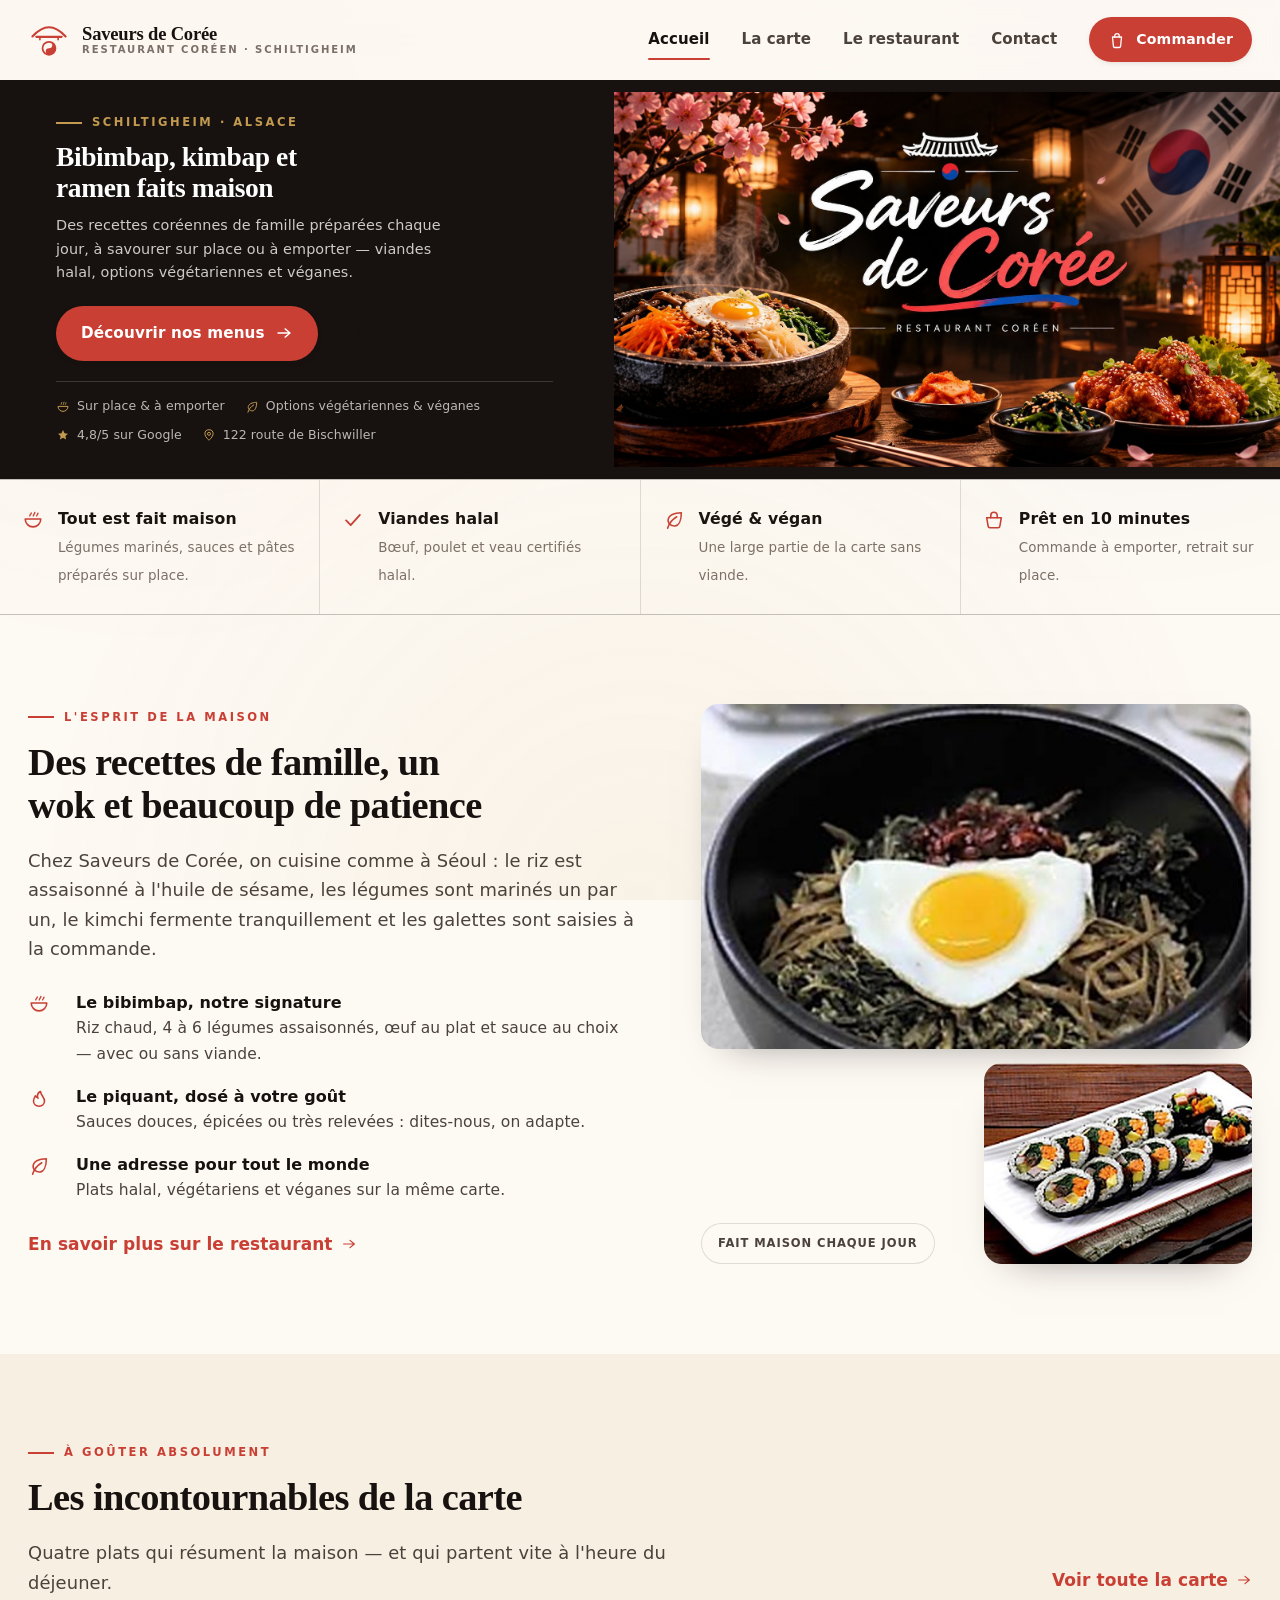
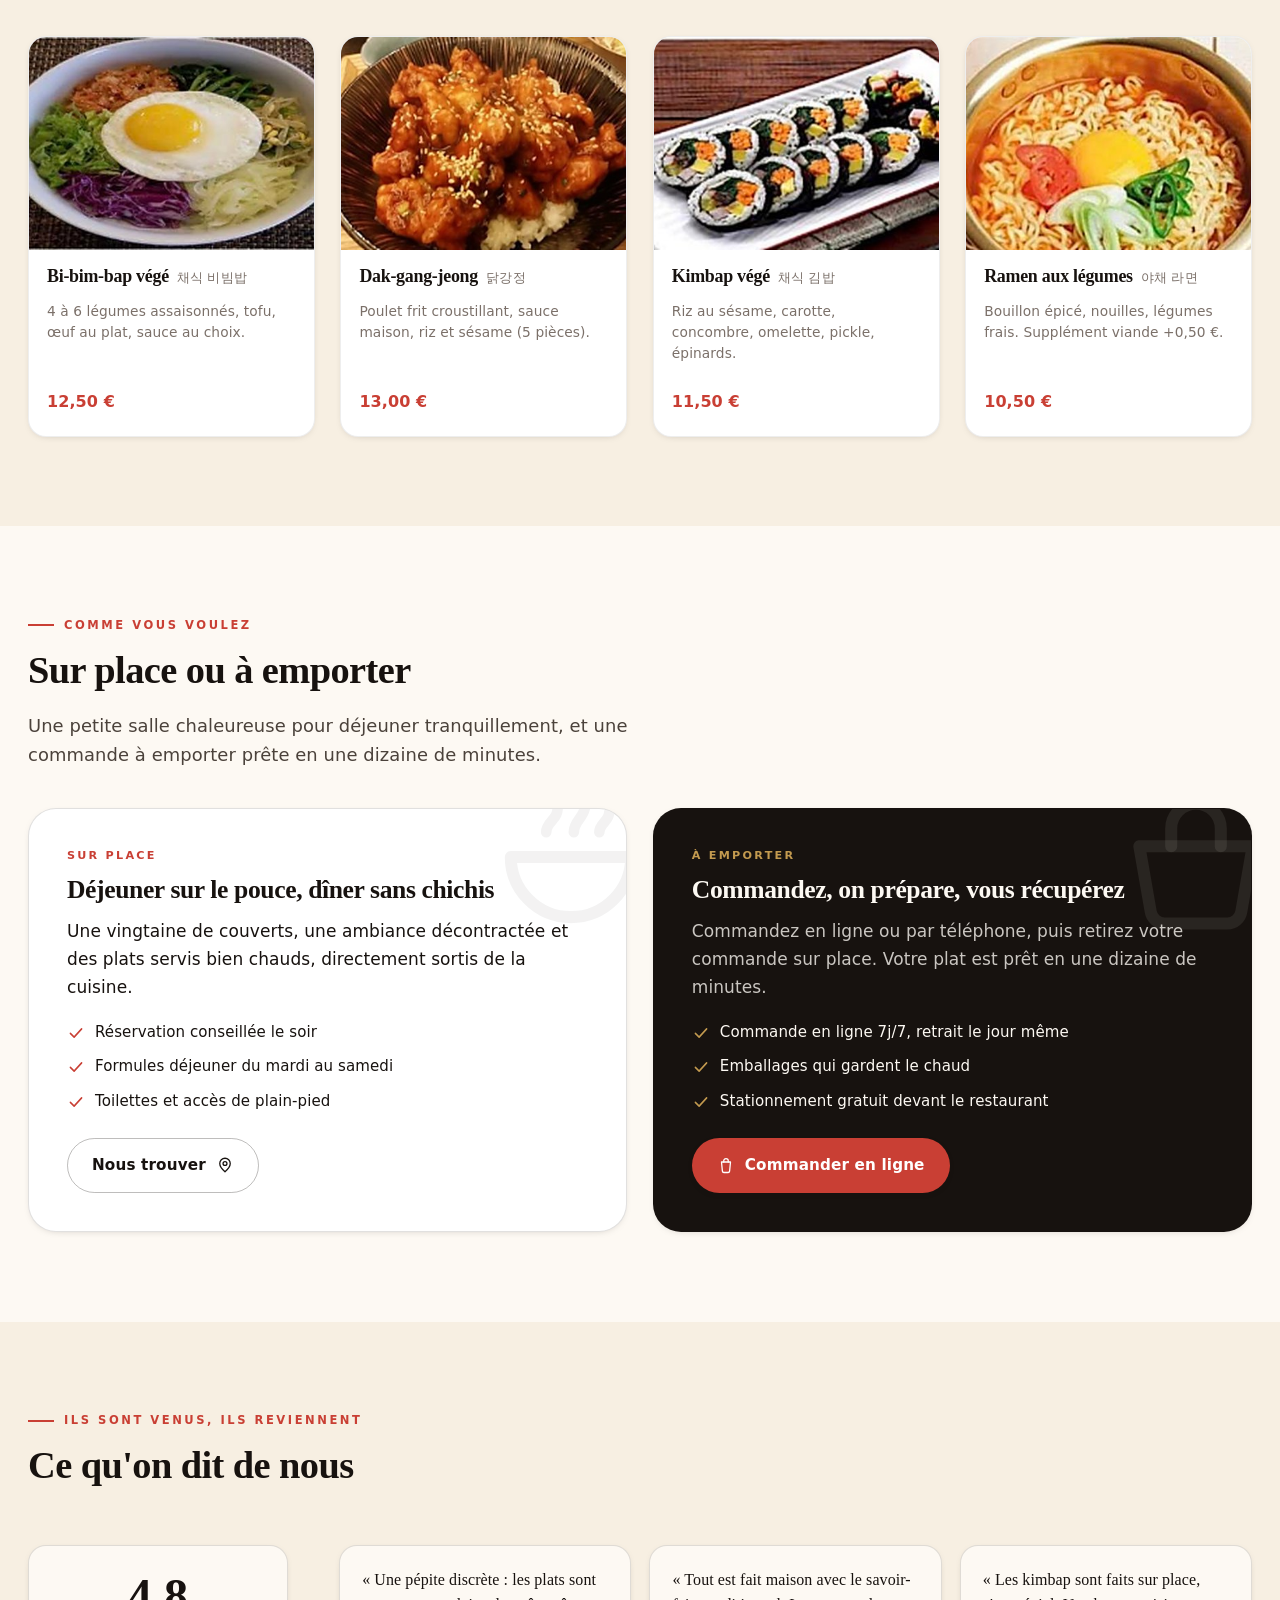
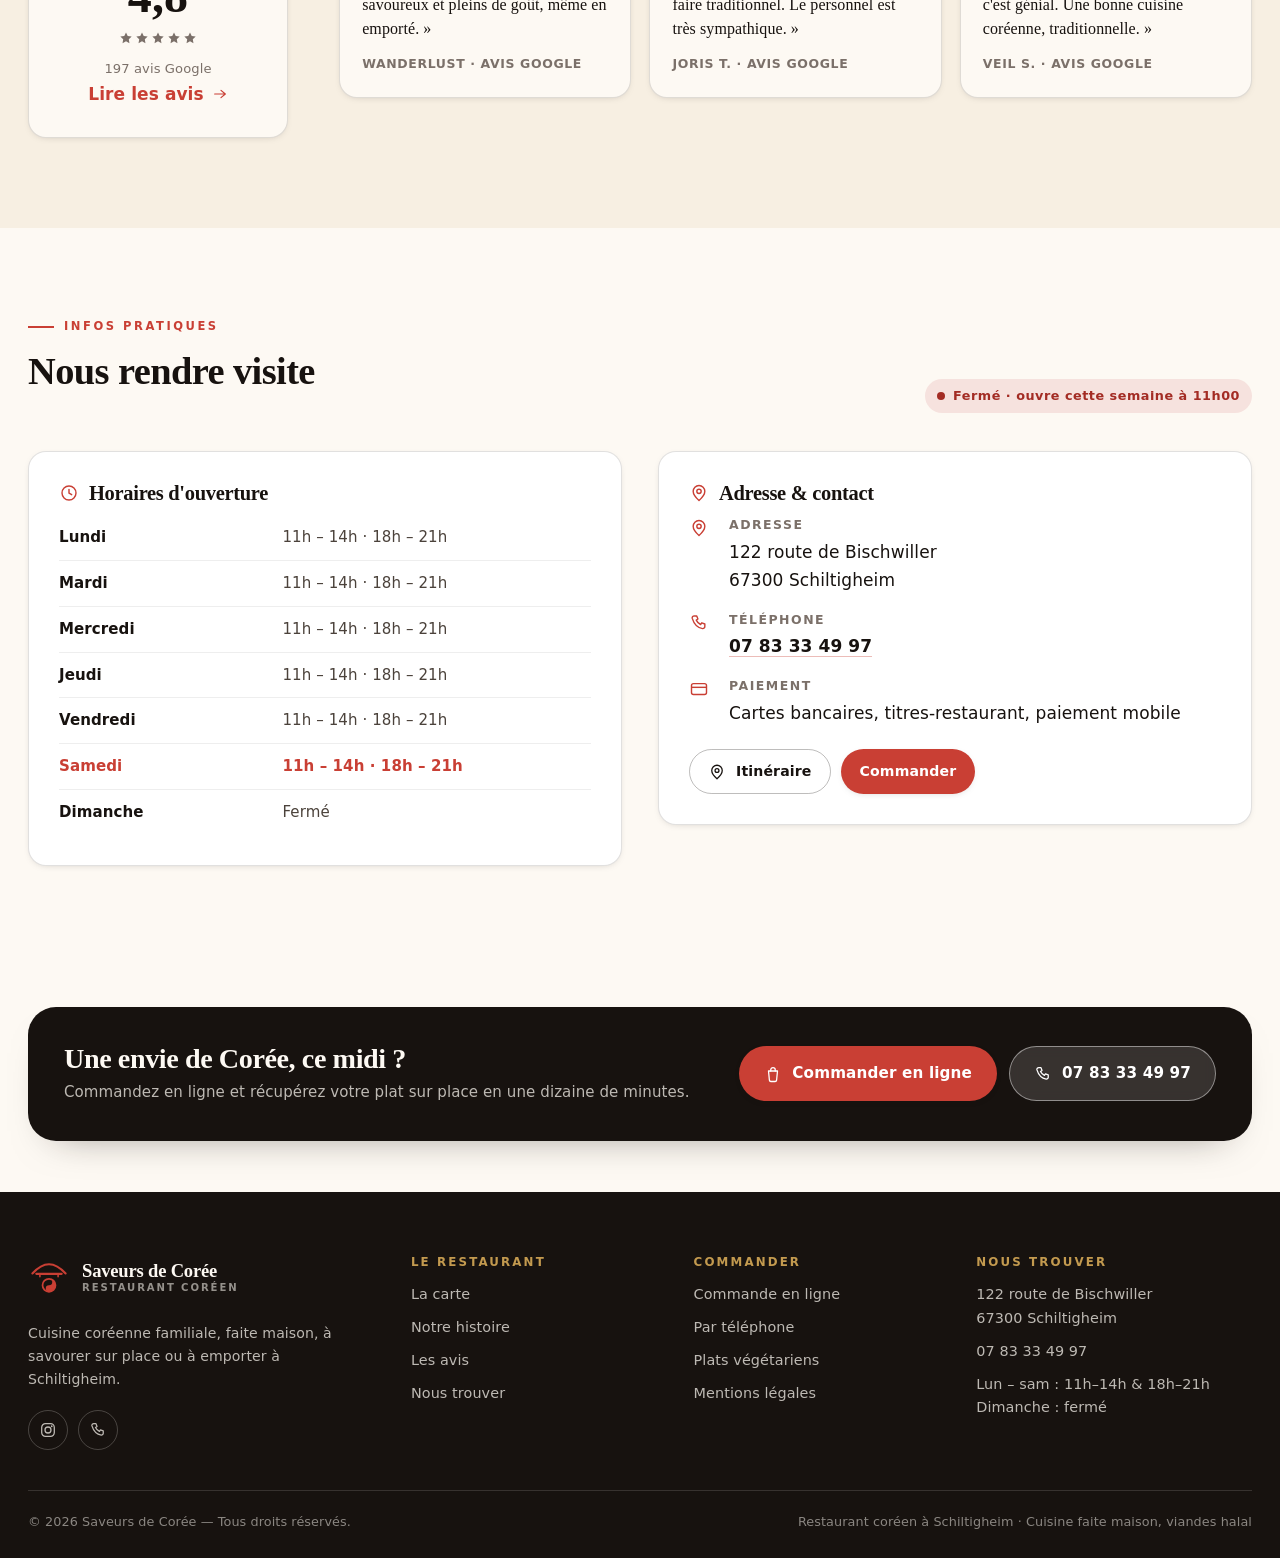
==== commit 0b490e70: "Add files via upload" ====
--- a/index.html
+++ b/index.html
@@ -163,7 +163,7 @@
               Découvrir nos menus
               <svg aria-hidden="true"><use href="#i-arrow"></use></svg>
             </a>
-            <a class="btn btn--light" href="https://saveurs-de-coree.onataste.fr/menu/" data-order rel="noopener">
+            <a class="btn btn--ghost" href="https://saveurs-de-coree.onataste.fr/menu/" data-order rel="noopener">
               <svg aria-hidden="true"><use href="#i-bag"></use></svg> Commander
             </a>
           </div>
--- a/assets/css/style.css
+++ b/assets/css/style.css
@@ -28,8 +28,8 @@
   --shadow-s: 0 2px 10px -6px rgba(23, 18, 15, 0.4);
   --shadow: 0 18px 40px -28px rgba(23, 18, 15, 0.55);
   --shadow-l: 0 30px 70px -40px rgba(23, 18, 15, 0.6);
-  --max: 1180px;
-  --gutter: 24px;
+  --max: 1280px;
+  --gutter: 28px;
   --header-h: 76px;
   --serif: "Iowan Old Style", "Palatino Linotype", Palatino, "Book Antiqua", Georgia, "Times New Roman", serif;
   --sans: ui-sans-serif, system-ui, -apple-system, "Segoe UI", Roboto, Helvetica, Arial, sans-serif;
@@ -483,72 +483,73 @@
   isolation: isolate;
   background: var(--ink);
   overflow: hidden;
-}
+  display: flex;
+  align-items: stretch;
+}
+/* Visuel d'accueil : affiché en entier (aucun recadrage), collé au bord droit */
 .hero__media {
   position: relative;
-  height: clamp(300px, 58vh, 580px);
-  overflow: hidden;
+  order: 2;
+  flex: 0 0 52%;
+  max-width: 52%;
+  background: var(--ink);
 }
 .hero__media img {
   width: 100%;
   height: 100%;
-  object-fit: cover;
-  object-position: center 32%;
+  object-fit: contain;
+  object-position: center;
 }
 .hero__scrim {
-  position: absolute;
-  inset: 0;
-  background: linear-gradient(to bottom, rgba(10, 7, 5, 0) 62%, rgba(10, 7, 5, 0.55) 100%);
-}
+  display: block;
+  background: linear-gradient(to right, var(--ink) 0%, rgba(23, 18, 15, 0.55) 4%, rgba(23, 18, 15, 0) 12%);
+  pointer-events: none;
+}
+
 .hero__inner {
-  position: relative;
-  z-index: 1;
-  padding-block: clamp(22px, 3vw, 40px) clamp(26px, 3.4vw, 46px);
+  order: 1;
+  flex: 1 1 auto;
+  display: flex;
+  align-items: center;
+  padding-right: clamp(24px, 2.6vw, 44px);
+  padding-left: max(var(--gutter), calc((100vw - var(--max)) / 2 + var(--gutter)));
+  padding-block: clamp(22px, 2.6vw, 40px);
 }
 .hero-card {
   width: 100%;
-  display: grid;
-  grid-template-columns: minmax(0, 1fr) auto;
-  grid-template-areas:
-    "copy cta"
-    "facts facts";
-  gap: 18px 40px;
-  align-items: end;
+  display: block;
   color: #fff;
 }
-.hero-card__copy { grid-area: copy; }
 .hero-card .eyebrow { color: var(--gold); margin-bottom: 10px; }
 .hero-card h1 {
-  font-size: clamp(1.85rem, 3.2vw, 2.85rem);
+  font-size: clamp(1.55rem, 2.15vw, 2.15rem);
   margin-bottom: 10px;
-  max-width: 24ch;
+  max-width: 20ch;
 }
 .hero-card .lead {
   color: rgba(255, 255, 255, 0.78);
   margin: 0;
-  font-size: clamp(0.96rem, 1.12vw, 1.05rem);
-  max-width: 56ch;
+  font-size: clamp(0.9rem, 0.95vw, 0.98rem);
+  max-width: 44ch;
 }
 .hero-card__cta {
-  grid-area: cta;
-  display: flex;
-  gap: 12px;
+  display: flex;
+  gap: 10px;
   flex-wrap: wrap;
-  justify-content: flex-end;
-  padding-bottom: 4px;
+  margin-top: clamp(16px, 1.6vw, 22px);
 }
 .hero-card__facts {
-  grid-area: facts;
   display: flex;
   flex-wrap: wrap;
-  gap: 10px 24px;
-  padding-top: 16px;
+  gap: 8px 20px;
+  margin-top: clamp(16px, 1.6vw, 22px);
+  padding-top: 14px;
   border-top: 1px solid rgba(255, 255, 255, 0.16);
-  font-size: 0.82rem;
+  font-size: 0.78rem;
   color: rgba(255, 255, 255, 0.7);
 }
-.hero-card__facts span { display: inline-flex; align-items: center; gap: 8px; }
-.hero-card__facts svg { width: 15px; height: 15px; color: var(--gold); }
+.hero-card__facts span { display: inline-flex; align-items: center; gap: 7px; }
+.hero-card__facts svg { width: 14px; height: 14px; color: var(--gold); }
 
 /* --------------------------------------------------------------------------
    6. Bandeau de réassurance
@@ -760,15 +761,36 @@
    11. Carte / menu
    -------------------------------------------------------------------------- */
 .page-hero {
-  padding-block: clamp(40px, 6vw, 76px) clamp(24px, 3vw, 40px);
+  position: relative;
+  overflow: hidden;
+  padding-block: clamp(28px, 3.4vw, 46px) clamp(20px, 2.6vw, 32px);
   border-bottom: 1px solid var(--line);
   background:
     radial-gradient(circle at 82% 12%, rgba(201, 63, 52, 0.09), transparent 46%),
     radial-gradient(circle at 10% 90%, rgba(31, 79, 158, 0.07), transparent 44%),
     var(--paper-2);
 }
-.page-hero h1 { margin-bottom: 14px; }
-.page-hero .lead { margin-bottom: 0; }
+.page-hero h1 {
+  margin-bottom: 10px;
+  font-size: clamp(1.7rem, 2.7vw, 2.5rem);
+  max-width: 24ch;
+}
+.page-hero .lead { margin-bottom: 0; max-width: 68ch; }
+
+/* motif discret à droite du bandeau : équilibre le bloc de texte */
+.page-hero__mark {
+  position: absolute;
+  right: max(20px, 5vw);
+  top: 50%;
+  transform: translateY(-50%);
+  width: clamp(120px, 15vw, 230px);
+  aspect-ratio: 1 / 1;
+  height: auto;
+  color: var(--ink);
+  opacity: 0.06;
+  pointer-events: none;
+  z-index: 0;
+}
 
 .menu-nav {
   position: sticky;
@@ -1061,12 +1083,16 @@
   .action-bar { display: grid; }
   body { padding-bottom: 74px; }
 
-  /* Héros : visuel non recadré + carte en chevauchement */
-  .hero { background: var(--paper); }
-  .hero__media { height: auto; aspect-ratio: 3 / 2; }
-  .hero__media img { object-position: center 40%; }
-  .hero__scrim { background: linear-gradient(to bottom, rgba(10, 7, 5, 0) 55%, rgba(10, 7, 5, 0.34) 100%); }
-  .hero__inner { padding-block: 0; }
+  /* Héros : visuel recadré en 3/2 + carte en chevauchement */
+  .hero { background: var(--paper); display: block; }
+  .hero__media { flex: none; width: 100%; max-width: none; height: auto; aspect-ratio: 3 / 2; }
+  .hero__media img { object-fit: cover; object-position: center 40%; }
+  .hero__scrim {
+    display: block;
+    background: linear-gradient(to bottom, rgba(10, 7, 5, 0) 55%, rgba(10, 7, 5, 0.34) 100%);
+  }
+  .page-hero__mark { display: none; }
+  .hero__inner { display: block; padding: 0; }
   .hero-card {
     display: block;
     position: relative;
@@ -1080,9 +1106,9 @@
     padding: 22px 20px 24px;
   }
   .hero-card .eyebrow { color: var(--red); }
-  .hero-card h1 { color: var(--ink); font-size: clamp(1.55rem, 6.2vw, 1.95rem); margin-bottom: 12px; }
-  .hero-card .lead { color: var(--ink-soft); font-size: 0.95rem; }
-  .hero-card__cta { display: grid; gap: 10px; margin-top: 18px; padding-bottom: 0; }
+  .hero-card h1 { color: var(--ink); font-size: clamp(1.55rem, 6.2vw, 1.95rem); margin-bottom: 12px; max-width: none; }
+  .hero-card .lead { color: var(--ink-soft); font-size: 0.95rem; max-width: none; }
+  .hero-card__cta { display: grid; gap: 10px; margin-top: 18px; }
   .hero-card .btn { width: 100%; }
   .hero-card .btn--light {
     --btn-bg: transparent;
@@ -1210,8 +1236,21 @@
   padding-bottom: 8px;
 }
 html[data-layout="mobile"] .dish-card { scroll-snap-align: start; }
-html[data-layout="mobile"] .hero__media { height: auto; aspect-ratio: 3 / 2; }
-html[data-layout="mobile"] .hero__inner { padding-block: 0; }
+html[data-layout="mobile"] .hero { display: block; background: var(--paper); }
+html[data-layout="mobile"] .hero__media {
+  flex: none;
+  width: 100%;
+  max-width: none;
+  height: auto;
+  aspect-ratio: 3 / 2;
+}
+html[data-layout="mobile"] .hero__media img { object-fit: cover; object-position: center 40%; }
+html[data-layout="mobile"] .hero__scrim {
+  display: block;
+  background: linear-gradient(to bottom, rgba(10, 7, 5, 0) 55%, rgba(10, 7, 5, 0.34) 100%);
+}
+html[data-layout="mobile"] .page-hero__mark { display: none; }
+html[data-layout="mobile"] .hero__inner { display: block; padding: 0; }
 html[data-layout="mobile"] .hero-card {
   display: block;
   position: relative;
@@ -1224,8 +1263,8 @@
   box-shadow: var(--shadow);
 }
 html[data-layout="mobile"] .hero-card .eyebrow { color: var(--red); }
-html[data-layout="mobile"] .hero-card h1 { color: var(--ink); }
-html[data-layout="mobile"] .hero-card .lead { color: var(--ink-soft); }
+html[data-layout="mobile"] .hero-card h1 { color: var(--ink); max-width: none; }
+html[data-layout="mobile"] .hero-card .lead { color: var(--ink-soft); max-width: none; }
 html[data-layout="mobile"] .hero-card__facts { border-top-color: var(--line); color: var(--ink-mute); }
 html[data-layout="mobile"] .hero-card__facts svg { color: var(--red); }
 html[data-layout="mobile"] .hero-card__cta { display: grid; gap: 10px; margin-top: 18px; }
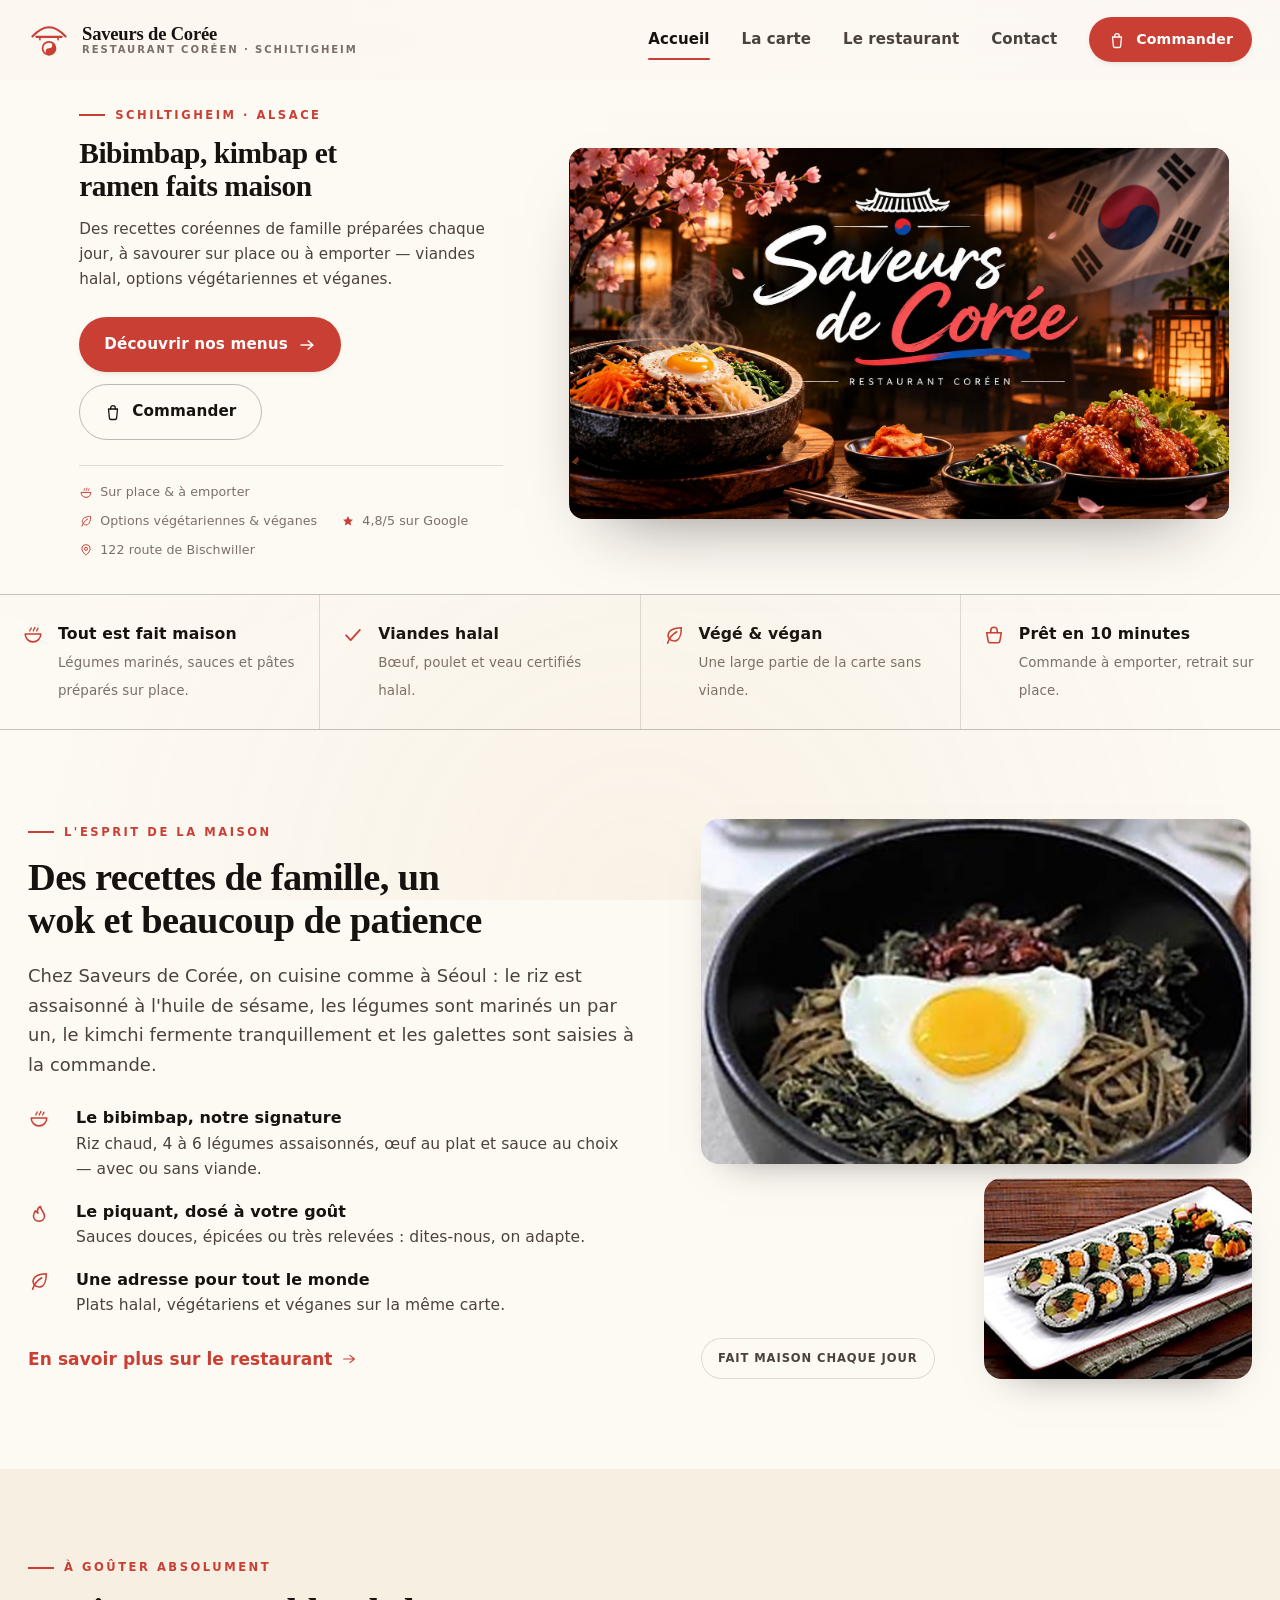
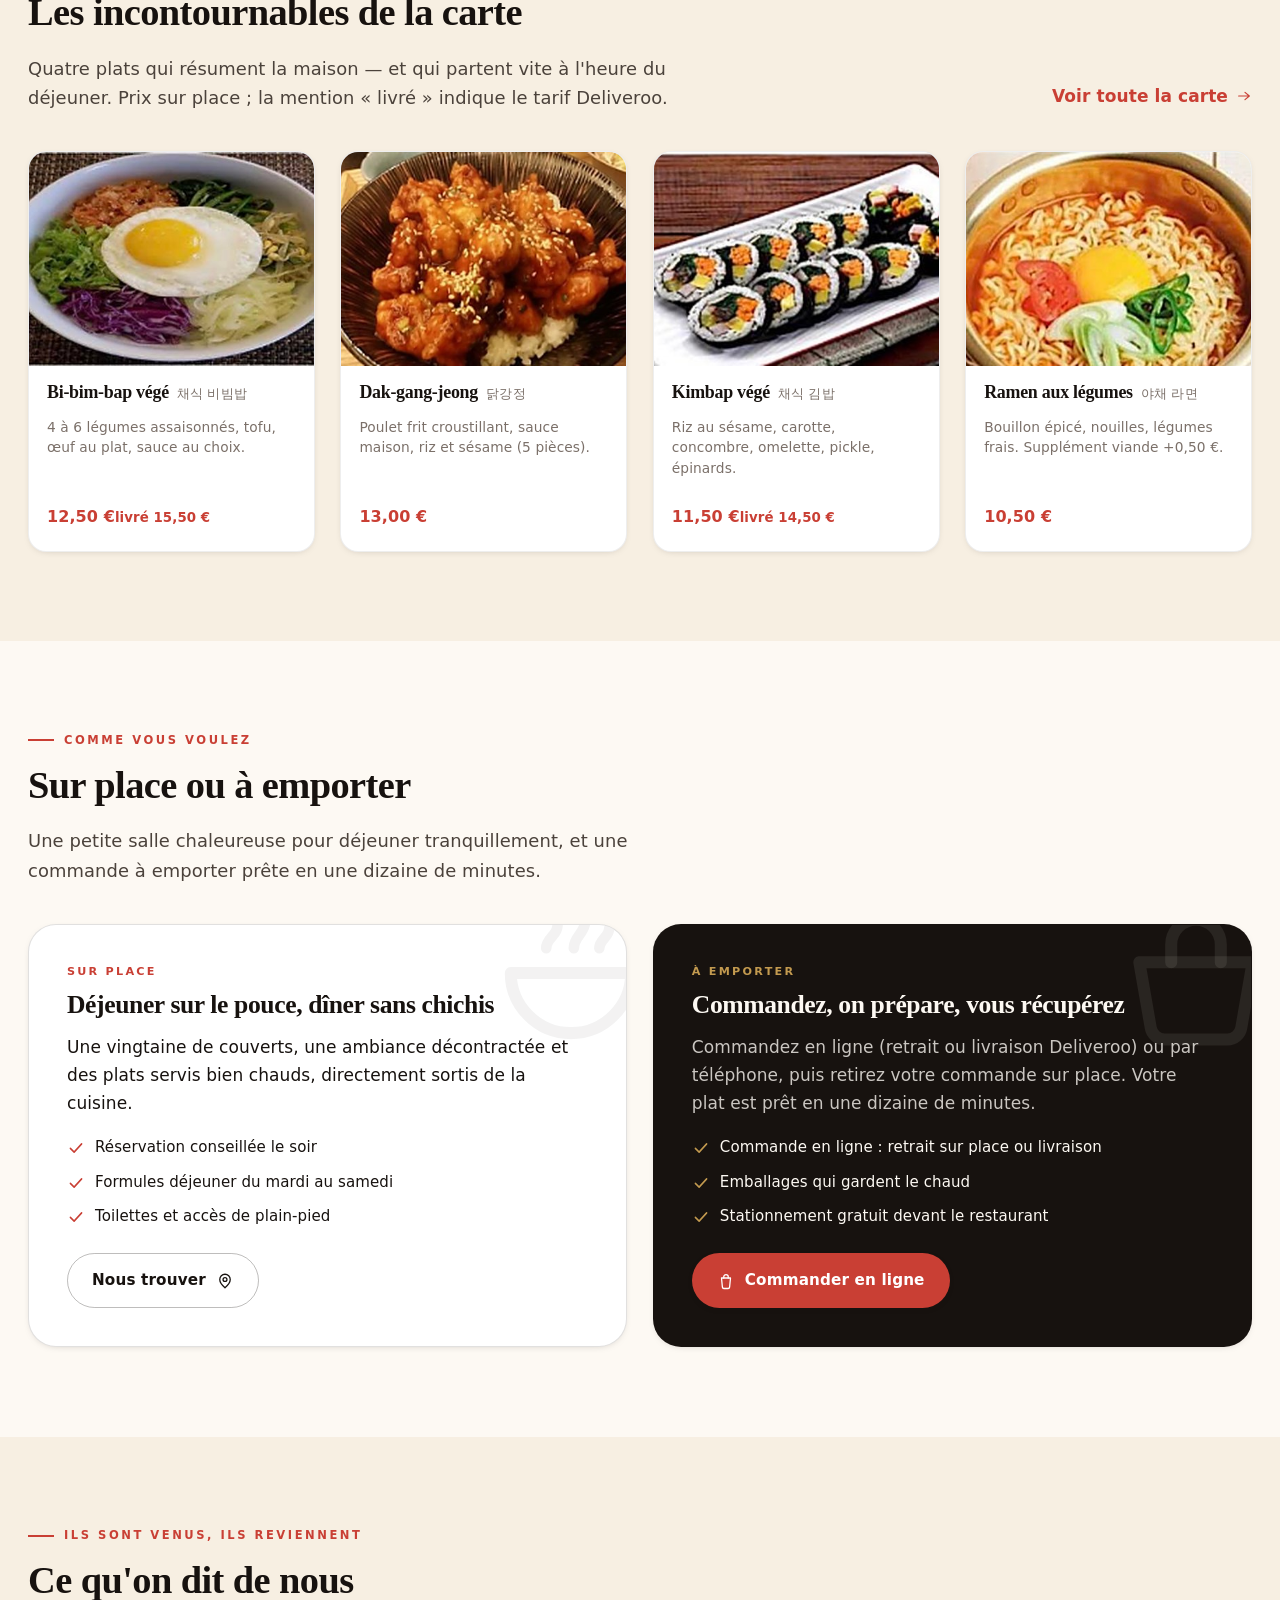
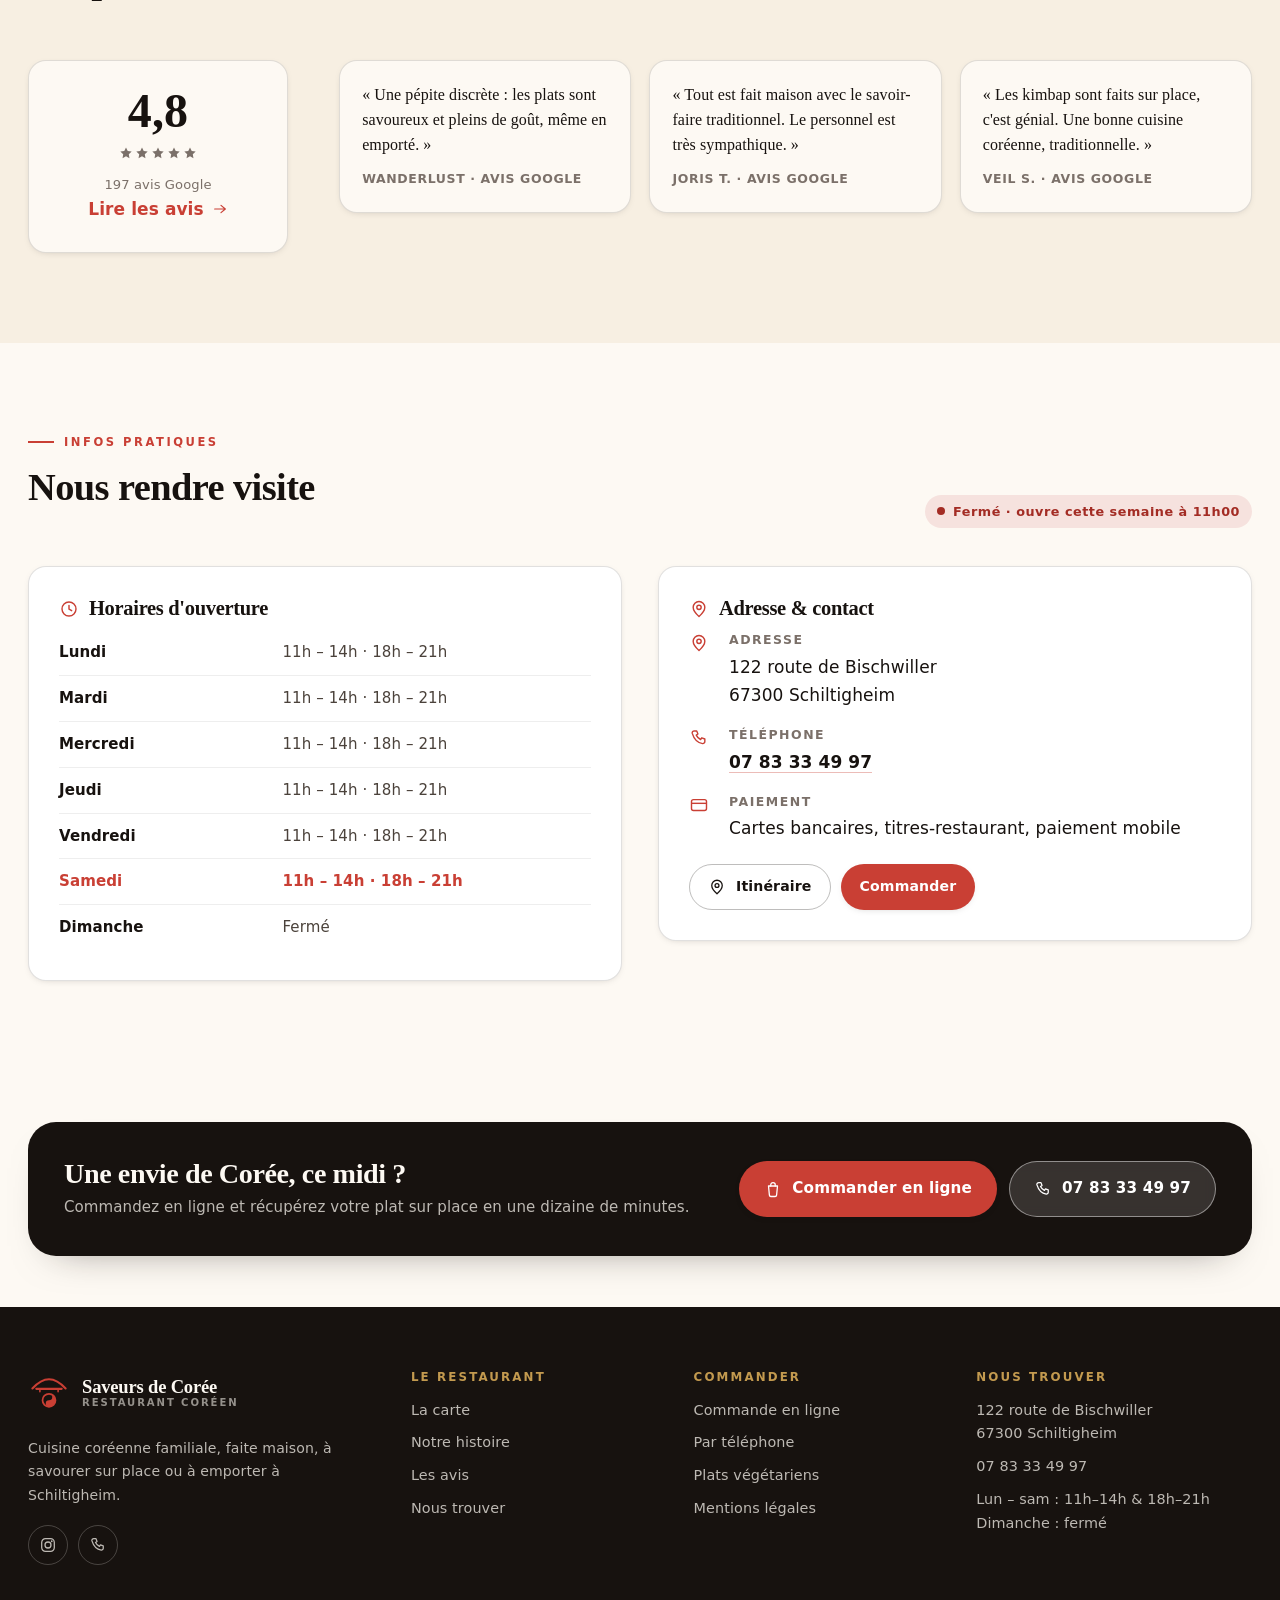
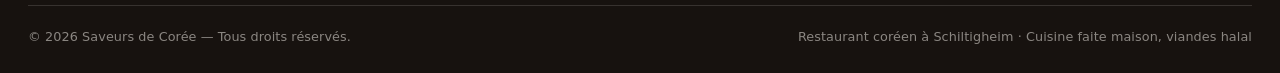
==== commit c75c9f80: "Add files via upload" ====
--- a/index.html
+++ b/index.html
@@ -47,7 +47,7 @@
     "opens": "18:00", "closes": "21:00"
   }],
   "aggregateRating": { "@type": "AggregateRating", "ratingValue": "4.8", "reviewCount": "197" },
-  "hasMenu": "https://saveurs-de-coree.onataste.fr/menu/",
+  "hasMenu": "https://deliveroo.fr/fr/menu/strasbourg/schiltigheim/saveurs-de-coree/",
   "acceptsReservations": "True"
 }
 </script>
@@ -99,7 +99,7 @@
       <a href="contact.html">Contact</a>
     </nav>
     <div class="header-actions">
-      <a class="btn btn--primary btn--sm" href="https://saveurs-de-coree.onataste.fr/menu/" data-order rel="noopener">
+      <a class="btn btn--primary btn--sm" href="https://deliveroo.fr/fr/menu/strasbourg/schiltigheim/saveurs-de-coree/" data-order rel="noopener">
         <svg aria-hidden="true"><use href="#i-bag"></use></svg> Commander
       </a>
     </div>
@@ -129,7 +129,7 @@
     <a href="contact.html">Contact <span class="kr">연락</span></a>
   </nav>
   <div class="drawer__foot">
-    <a class="btn btn--primary btn--block" href="https://saveurs-de-coree.onataste.fr/menu/" data-order rel="noopener">
+    <a class="btn btn--primary btn--block" href="https://deliveroo.fr/fr/menu/strasbourg/schiltigheim/saveurs-de-coree/" data-order rel="noopener">
       <svg aria-hidden="true"><use href="#i-bag"></use></svg> Commander en ligne
     </a>
     <a class="btn btn--ghost btn--block" href="tel:+33783334997" data-tel>
@@ -163,7 +163,7 @@
               Découvrir nos menus
               <svg aria-hidden="true"><use href="#i-arrow"></use></svg>
             </a>
-            <a class="btn btn--ghost" href="https://saveurs-de-coree.onataste.fr/menu/" data-order rel="noopener">
+            <a class="btn btn--ghost" href="https://deliveroo.fr/fr/menu/strasbourg/schiltigheim/saveurs-de-coree/" data-order rel="noopener">
               <svg aria-hidden="true"><use href="#i-bag"></use></svg> Commander
             </a>
           </div>
@@ -240,7 +240,7 @@
         <div>
           <p class="eyebrow">À goûter absolument</p>
           <h2>Les incontournables de la carte</h2>
-          <p class="lead">Quatre plats qui résument la maison — et qui partent vite à l'heure du déjeuner.</p>
+          <p class="lead">Quatre plats qui résument la maison — et qui partent vite à l'heure du déjeuner. Prix sur place ; la mention « livré » indique le tarif Deliveroo.</p>
         </div>
         <a class="link-arrow" href="carte.html">Voir toute la carte
           <svg aria-hidden="true"><use href="#i-arrow"></use></svg>
@@ -254,7 +254,7 @@
           <div class="dish-card__body">
             <h3 class="dish-card__title">Bi-bim-bap végé <span class="kr">채식 비빔밥</span></h3>
             <p class="dish-card__desc">4 à 6 légumes assaisonnés, tofu, œuf au plat, sauce au choix.</p>
-            <p class="dish-card__price">12,50 €</p>
+            <p class="dish-card__price">12,50 €<small>livré 15,50 €</small></p>
           </div>
         </article>
         <article class="dish-card">
@@ -274,7 +274,7 @@
           <div class="dish-card__body">
             <h3 class="dish-card__title">Kimbap végé <span class="kr">채식 김밥</span></h3>
             <p class="dish-card__desc">Riz au sésame, carotte, concombre, omelette, pickle, épinards.</p>
-            <p class="dish-card__price">11,50 €</p>
+            <p class="dish-card__price">11,50 €<small>livré 14,50 €</small></p>
           </div>
         </article>
         <article class="dish-card">
@@ -320,13 +320,13 @@
           <svg class="choice__glyph" aria-hidden="true"><use href="#i-takeaway"></use></svg>
           <p class="choice__kicker">À emporter</p>
           <h3>Commandez, on prépare, vous récupérez</h3>
-          <p>Commandez en ligne ou par téléphone, puis retirez votre commande sur place. Votre plat est prêt en une dizaine de minutes.</p>
+          <p>Commandez en ligne (retrait ou livraison Deliveroo) ou par téléphone, puis retirez votre commande sur place. Votre plat est prêt en une dizaine de minutes.</p>
           <ul>
-            <li><svg aria-hidden="true"><use href="#i-check"></use></svg> Commande en ligne 7j/7, retrait le jour même</li>
+            <li><svg aria-hidden="true"><use href="#i-check"></use></svg> Commande en ligne : retrait sur place ou livraison</li>
             <li><svg aria-hidden="true"><use href="#i-check"></use></svg> Emballages qui gardent le chaud</li>
             <li><svg aria-hidden="true"><use href="#i-check"></use></svg> Stationnement gratuit devant le restaurant</li>
           </ul>
-          <a class="btn btn--primary" href="https://saveurs-de-coree.onataste.fr/menu/" data-order rel="noopener">
+          <a class="btn btn--primary" href="https://deliveroo.fr/fr/menu/strasbourg/schiltigheim/saveurs-de-coree/" data-order rel="noopener">
             <svg aria-hidden="true"><use href="#i-bag"></use></svg> Commander en ligne
           </a>
         </div>
@@ -421,7 +421,7 @@
             <a class="btn btn--sm btn--ghost" href="https://www.google.com/maps/dir/?api=1&amp;destination=48.6063631,7.7491099" target="_blank" rel="noopener">
               <svg aria-hidden="true"><use href="#i-pin"></use></svg> Itinéraire
             </a>
-            <a class="btn btn--sm btn--primary" href="https://saveurs-de-coree.onataste.fr/menu/" data-order rel="noopener">
+            <a class="btn btn--sm btn--primary" href="https://deliveroo.fr/fr/menu/strasbourg/schiltigheim/saveurs-de-coree/" data-order rel="noopener">
               Commander
             </a>
           </p>
@@ -439,7 +439,7 @@
           <p>Commandez en ligne et récupérez votre plat sur place en une dizaine de minutes.</p>
         </div>
         <div class="cta-band__actions">
-          <a class="btn btn--primary" href="https://saveurs-de-coree.onataste.fr/menu/" data-order rel="noopener">
+          <a class="btn btn--primary" href="https://deliveroo.fr/fr/menu/strasbourg/schiltigheim/saveurs-de-coree/" data-order rel="noopener">
             <svg aria-hidden="true"><use href="#i-bag"></use></svg> Commander en ligne
           </a>
           <a class="btn btn--light" href="tel:+33783334997" data-tel>
@@ -485,7 +485,7 @@
       <div>
         <h4>Commander</h4>
         <ul>
-          <li><a href="https://saveurs-de-coree.onataste.fr/menu/" data-order rel="noopener">Commande en ligne</a></li>
+          <li><a href="https://deliveroo.fr/fr/menu/strasbourg/schiltigheim/saveurs-de-coree/" data-order rel="noopener">Commande en ligne</a></li>
           <li><a href="tel:+33783334997" data-tel>Par téléphone</a></li>
           <li><a href="carte.html#vegetariens">Plats végétariens</a></li>
           <li><a href="mentions-legales.html">Mentions légales</a></li>
@@ -510,7 +510,7 @@
 <nav class="action-bar" aria-label="Actions rapides">
   <a href="carte.html"><svg aria-hidden="true"><use href="#i-book"></use></svg><span>La carte</span></a>
   <a href="tel:+33783334997" data-tel><svg aria-hidden="true"><use href="#i-phone"></use></svg><span>Appeler</span></a>
-  <a class="is-primary" href="https://saveurs-de-coree.onataste.fr/menu/" data-order rel="noopener"><svg aria-hidden="true"><use href="#i-bag"></use></svg><span>Commander</span></a>
+  <a class="is-primary" href="https://deliveroo.fr/fr/menu/strasbourg/schiltigheim/saveurs-de-coree/" data-order rel="noopener"><svg aria-hidden="true"><use href="#i-bag"></use></svg><span>Commander</span></a>
 </nav>
 
 <script src="assets/js/site.js" defer></script>
--- a/assets/css/style.css
+++ b/assets/css/style.css
@@ -478,21 +478,33 @@
    Desktop : visuel plein cadre + bandeau d'accroche en bas (le titre du visuel
    reste entièrement lisible). Mobile : visuel non recadré + carte qui chevauche.
    -------------------------------------------------------------------------- */
+/* --------------------------------------------------------------------------
+   Héros d'accueil — occupé sur toute la largeur de la fenêtre (marges de 4vw),
+   affiche d'accueil entière à droite, accroche à gauche alignée sur la marge.
+   Ces styles ne concernent que index.html ; les pages intérieures utilisent
+   .page-hero et ne sont pas affectées.
+   -------------------------------------------------------------------------- */
 .hero {
   position: relative;
   isolation: isolate;
-  background: var(--ink);
-  overflow: hidden;
-  display: flex;
-  align-items: stretch;
-}
-/* Visuel d'accueil : affiché en entier (aucun recadrage), collé au bord droit */
+  background: var(--paper);
+  display: grid;
+  grid-template-columns: minmax(0, 1fr) 62%;
+  align-items: center;
+  gap: clamp(24px, 3vw, 56px);
+  padding: clamp(18px, 2vw, 34px) clamp(20px, 4vw, 96px) clamp(22px, 2.6vw, 46px);
+}
+/* Affiche d'accueil : entière, en grand, coins arrondis, sans recadrage */
 .hero__media {
   position: relative;
   order: 2;
-  flex: 0 0 52%;
-  max-width: 52%;
+  width: 100%;
+  align-self: center;
+  aspect-ratio: 16 / 9;
+  border-radius: clamp(14px, 1.2vw, 22px);
+  overflow: hidden;
   background: var(--ink);
+  box-shadow: var(--shadow-l);
 }
 .hero__media img {
   width: 100%;
@@ -500,56 +512,55 @@
   object-fit: contain;
   object-position: center;
 }
-.hero__scrim {
-  display: block;
-  background: linear-gradient(to right, var(--ink) 0%, rgba(23, 18, 15, 0.55) 4%, rgba(23, 18, 15, 0) 12%);
-  pointer-events: none;
-}
+.hero__scrim { display: none; }
 
 .hero__inner {
   order: 1;
-  flex: 1 1 auto;
-  display: flex;
-  align-items: center;
-  padding-right: clamp(24px, 2.6vw, 44px);
-  padding-left: max(var(--gutter), calc((100vw - var(--max)) / 2 + var(--gutter)));
-  padding-block: clamp(22px, 2.6vw, 40px);
+  min-width: 0;
+  text-align: left;
 }
 .hero-card {
-  width: 100%;
-  display: block;
-  color: #fff;
-}
-.hero-card .eyebrow { color: var(--gold); margin-bottom: 10px; }
+  color: var(--ink);
+}
+.hero-card .eyebrow { color: var(--red); margin-bottom: 12px; }
 .hero-card h1 {
-  font-size: clamp(1.55rem, 2.15vw, 2.15rem);
-  margin-bottom: 10px;
-  max-width: 20ch;
+  font-size: clamp(1.7rem, 2.3vw, 2.45rem);
+  margin-bottom: 14px;
+  max-width: 18ch;
 }
 .hero-card .lead {
-  color: rgba(255, 255, 255, 0.78);
+  color: var(--ink-soft);
   margin: 0;
-  font-size: clamp(0.9rem, 0.95vw, 0.98rem);
-  max-width: 44ch;
+  font-size: clamp(0.95rem, 1.02vw, 1.05rem);
+  max-width: 46ch;
 }
 .hero-card__cta {
   display: flex;
-  gap: 10px;
+  gap: 12px;
   flex-wrap: wrap;
-  margin-top: clamp(16px, 1.6vw, 22px);
+  margin-top: clamp(18px, 2vw, 28px);
 }
 .hero-card__facts {
   display: flex;
   flex-wrap: wrap;
-  gap: 8px 20px;
-  margin-top: clamp(16px, 1.6vw, 22px);
-  padding-top: 14px;
-  border-top: 1px solid rgba(255, 255, 255, 0.16);
-  font-size: 0.78rem;
-  color: rgba(255, 255, 255, 0.7);
+  gap: 8px 24px;
+  margin-top: clamp(18px, 2vw, 28px);
+  padding-top: 16px;
+  border-top: 1px solid var(--line);
+  font-size: 0.79rem;
+  color: var(--ink-mute);
+  max-width: 46rem;
 }
 .hero-card__facts span { display: inline-flex; align-items: center; gap: 7px; }
-.hero-card__facts svg { width: 14px; height: 14px; color: var(--gold); }
+.hero-card__facts svg { width: 14px; height: 14px; color: var(--red); }
+
+/* Écrans intermédiaires : on redonne de la place au texte */
+@media (max-width: 1500px) {
+  .hero { grid-template-columns: minmax(0, 1fr) 56%; }
+}
+@media (max-width: 1200px) {
+  .hero { grid-template-columns: minmax(0, 1fr) 54%; gap: clamp(20px, 2.4vw, 36px); }
+}
 
 /* --------------------------------------------------------------------------
    6. Bandeau de réassurance
@@ -1083,32 +1094,35 @@
   .action-bar { display: grid; }
   body { padding-bottom: 74px; }
 
-  /* Héros : visuel recadré en 3/2 + carte en chevauchement */
-  .hero { background: var(--paper); display: block; }
-  .hero__media { flex: none; width: 100%; max-width: none; height: auto; aspect-ratio: 3 / 2; }
+  /* Héros mobile : visuel en 3/2 + carte d'accroche en chevauchement */
+  .hero { display: block; padding: 0; gap: 0; }
+  .hero__media {
+    width: 100%;
+    max-width: none;
+    flex: none;
+    height: auto;
+    aspect-ratio: 3 / 2;
+    border-radius: 0;
+    box-shadow: none;
+  }
   .hero__media img { object-fit: cover; object-position: center 40%; }
-  .hero__scrim {
-    display: block;
-    background: linear-gradient(to bottom, rgba(10, 7, 5, 0) 55%, rgba(10, 7, 5, 0.34) 100%);
-  }
-  .page-hero__mark { display: none; }
-  .hero__inner { display: block; padding: 0; }
+  .hero__inner { padding: 0; text-align: left; }
   .hero-card {
-    display: block;
+    max-width: none;
     position: relative;
     margin: -46px var(--gutter) 0;
-    width: auto;
     background: var(--paper);
-    color: var(--ink);
     border: 1px solid var(--line);
     border-radius: var(--radius-l);
     box-shadow: var(--shadow);
     padding: 22px 20px 24px;
+    text-align: left;
   }
-  .hero-card .eyebrow { color: var(--red); }
-  .hero-card h1 { color: var(--ink); font-size: clamp(1.55rem, 6.2vw, 1.95rem); margin-bottom: 12px; max-width: none; }
-  .hero-card .lead { color: var(--ink-soft); font-size: 0.95rem; max-width: none; }
-  .hero-card__cta { display: grid; gap: 10px; margin-top: 18px; }
+  .hero-card .eyebrow { justify-content: flex-start; margin-bottom: 10px; }
+  .hero-card .eyebrow::after { display: none; }
+  .hero-card h1 { font-size: clamp(1.55rem, 6.2vw, 1.95rem); margin-bottom: 12px; }
+  .hero-card .lead { color: var(--ink-soft); font-size: 0.95rem; margin: 0; }
+  .hero-card__cta { display: grid; gap: 10px; margin-top: 18px; justify-content: stretch; }
   .hero-card .btn { width: 100%; }
   .hero-card .btn--light {
     --btn-bg: transparent;
@@ -1118,14 +1132,13 @@
   }
   .hero-card .btn--light:hover { background: rgba(23, 18, 15, 0.06); }
   .hero-card__facts {
-    border-top-color: var(--line);
-    color: var(--ink-mute);
+    justify-content: flex-start;
     font-size: 0.78rem;
     gap: 6px 16px;
     margin-top: 18px;
     padding-top: 14px;
+    border-top-color: var(--line);
   }
-  .hero-card__facts svg { color: var(--red); }
 
   .facts { grid-template-columns: 1fr 1fr; }
   .facts__item { padding: 18px 14px; gap: 10px; }
@@ -1236,36 +1249,33 @@
   padding-bottom: 8px;
 }
 html[data-layout="mobile"] .dish-card { scroll-snap-align: start; }
-html[data-layout="mobile"] .hero { display: block; background: var(--paper); }
+html[data-layout="mobile"] .hero { display: block; padding: 0; gap: 0; }
 html[data-layout="mobile"] .hero__media {
-  flex: none;
   width: 100%;
   max-width: none;
+  flex: none;
   height: auto;
   aspect-ratio: 3 / 2;
+  border-radius: 0;
+  box-shadow: none;
 }
 html[data-layout="mobile"] .hero__media img { object-fit: cover; object-position: center 40%; }
-html[data-layout="mobile"] .hero__scrim {
-  display: block;
-  background: linear-gradient(to bottom, rgba(10, 7, 5, 0) 55%, rgba(10, 7, 5, 0.34) 100%);
-}
-html[data-layout="mobile"] .page-hero__mark { display: none; }
-html[data-layout="mobile"] .hero__inner { display: block; padding: 0; }
+html[data-layout="mobile"] .hero__inner { padding: 0; text-align: left; }
 html[data-layout="mobile"] .hero-card {
-  display: block;
+  max-width: none;
   position: relative;
   margin: -46px var(--gutter) 0;
-  width: auto;
   background: var(--paper);
-  color: var(--ink);
   border: 1px solid var(--line);
   border-radius: var(--radius-l);
   box-shadow: var(--shadow);
-}
-html[data-layout="mobile"] .hero-card .eyebrow { color: var(--red); }
-html[data-layout="mobile"] .hero-card h1 { color: var(--ink); max-width: none; }
-html[data-layout="mobile"] .hero-card .lead { color: var(--ink-soft); max-width: none; }
-html[data-layout="mobile"] .hero-card__facts { border-top-color: var(--line); color: var(--ink-mute); }
+  text-align: left;
+}
+html[data-layout="mobile"] .hero-card .eyebrow { justify-content: flex-start; }
+html[data-layout="mobile"] .hero-card .eyebrow::after { display: none; }
+html[data-layout="mobile"] .hero-card h1 { max-width: none; }
+html[data-layout="mobile"] .hero-card .lead { max-width: none; margin: 0; }
+html[data-layout="mobile"] .hero-card__facts { justify-content: flex-start; border-top-color: var(--line); }
 html[data-layout="mobile"] .hero-card__facts svg { color: var(--red); }
 html[data-layout="mobile"] .hero-card__cta { display: grid; gap: 10px; margin-top: 18px; }
 html[data-layout="mobile"] .hero-card__cta .btn { width: 100%; }
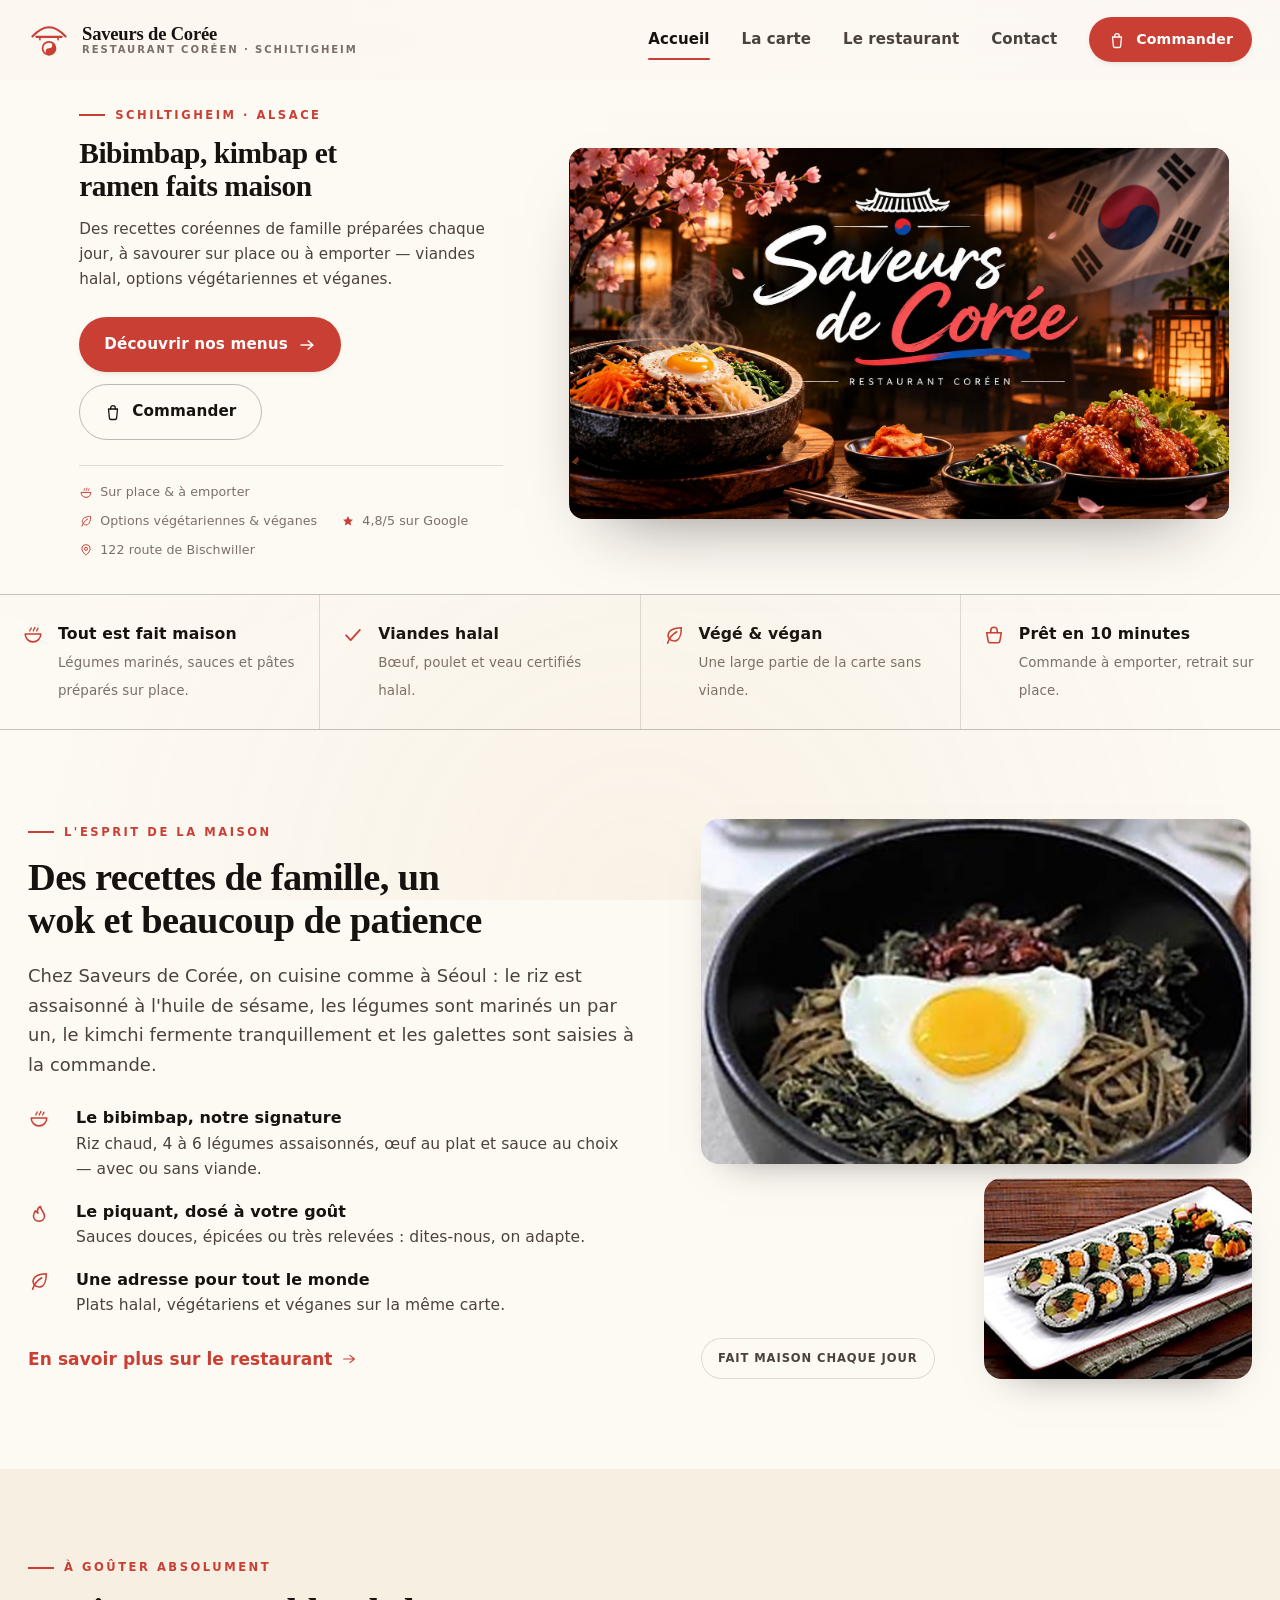
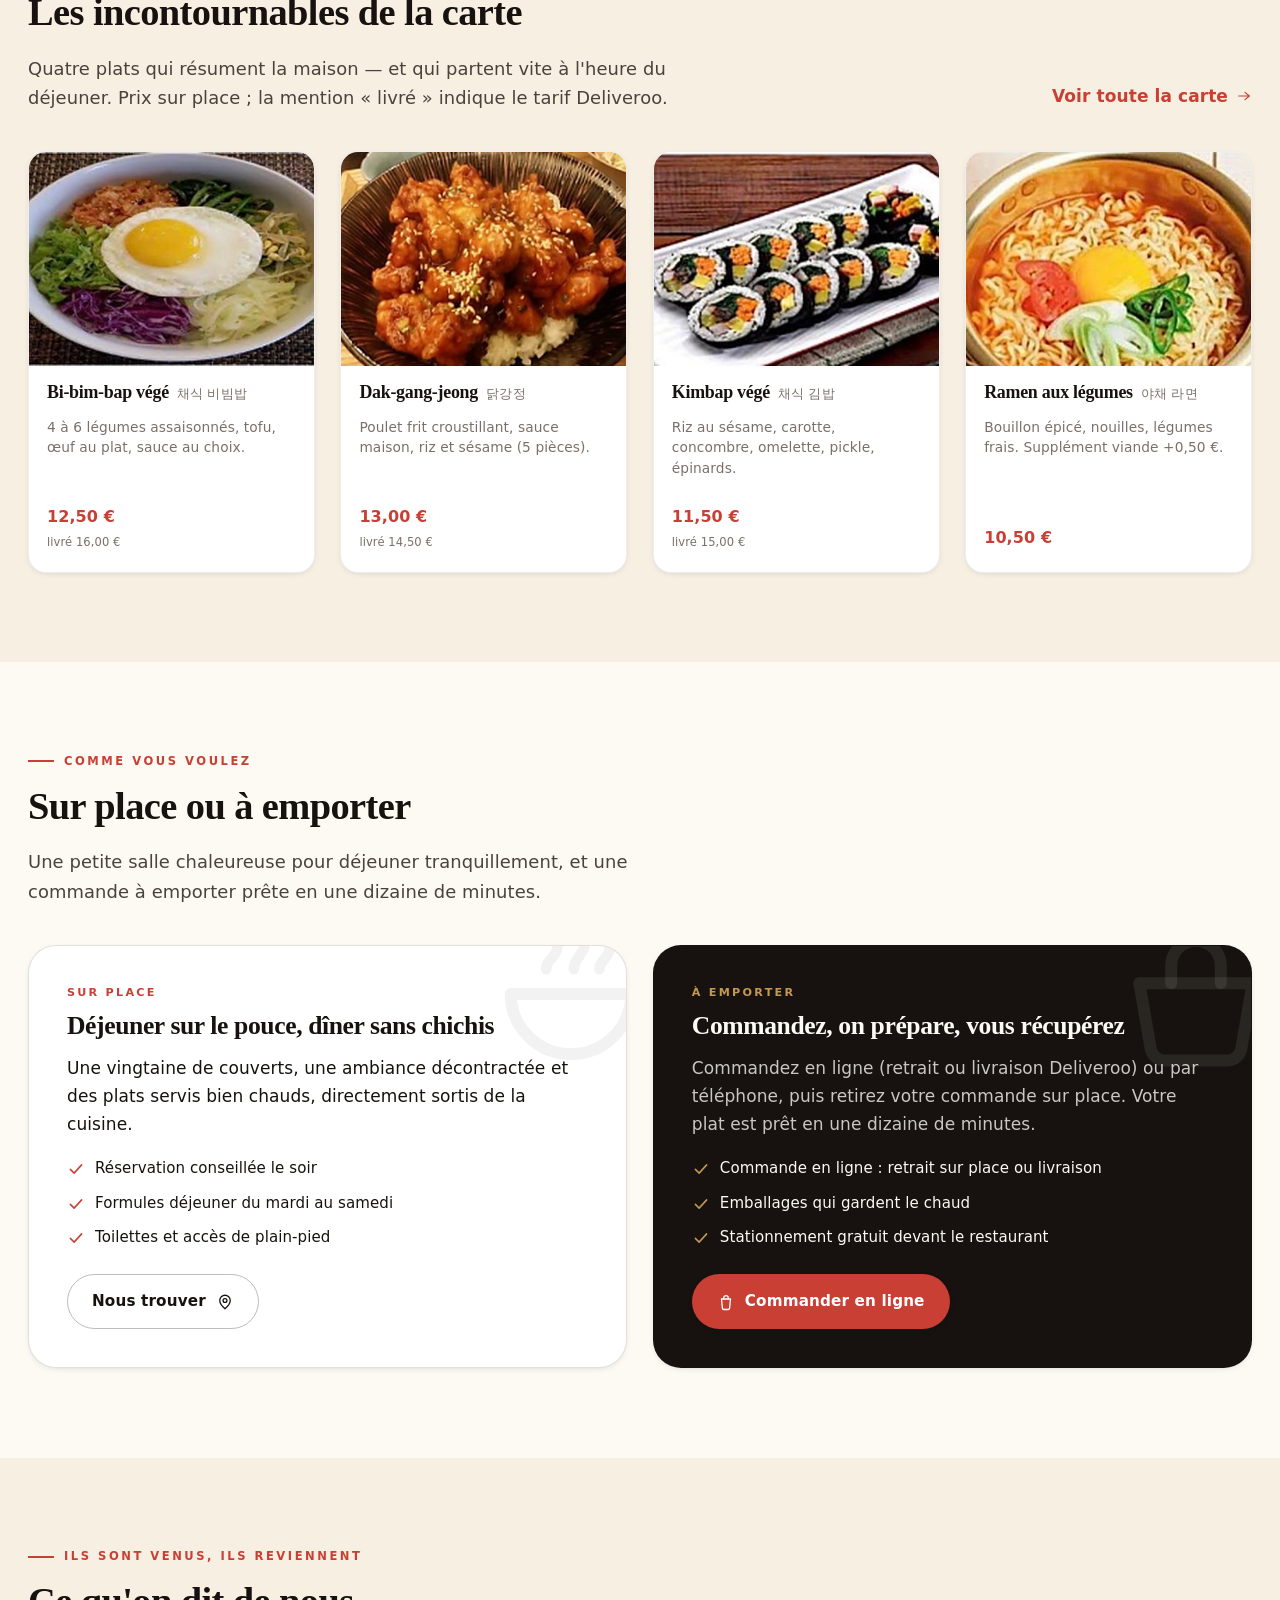
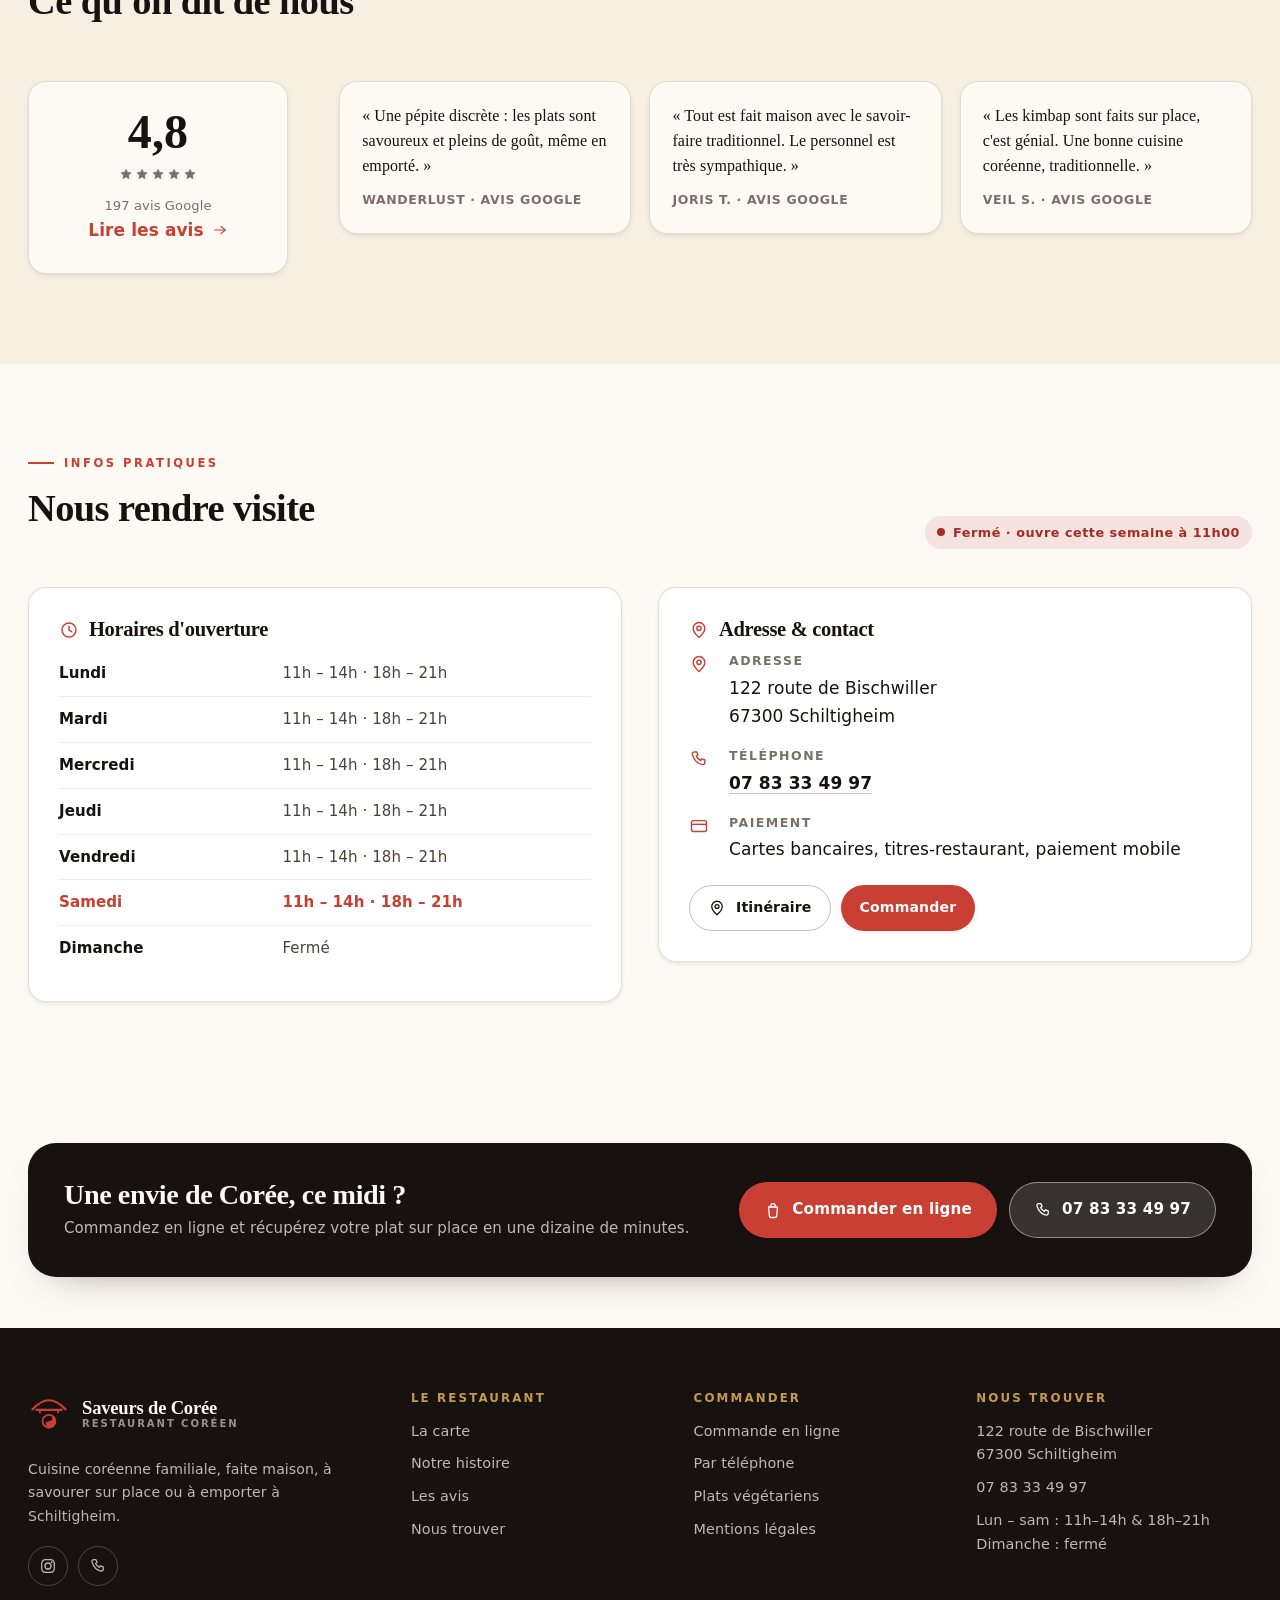
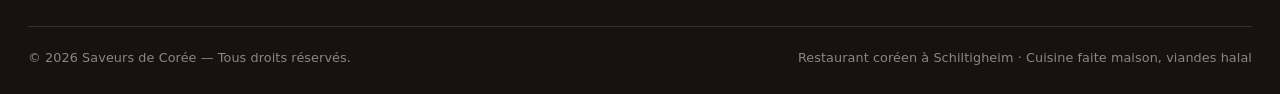
==== commit d1dac74a: "Add files via upload" ====
--- a/index.html
+++ b/index.html
@@ -254,7 +254,7 @@
           <div class="dish-card__body">
             <h3 class="dish-card__title">Bi-bim-bap végé <span class="kr">채식 비빔밥</span></h3>
             <p class="dish-card__desc">4 à 6 légumes assaisonnés, tofu, œuf au plat, sauce au choix.</p>
-            <p class="dish-card__price">12,50 €<small>livré 15,50 €</small></p>
+            <p class="dish-card__price">12,50 €<small>livré 16,00 €</small></p>
           </div>
         </article>
         <article class="dish-card">
@@ -264,7 +264,7 @@
           <div class="dish-card__body">
             <h3 class="dish-card__title">Dak-gang-jeong <span class="kr">닭강정</span></h3>
             <p class="dish-card__desc">Poulet frit croustillant, sauce maison, riz et sésame (5 pièces).</p>
-            <p class="dish-card__price">13,00 €</p>
+            <p class="dish-card__price">13,00 €<small>livré 14,50 €</small></p>
           </div>
         </article>
         <article class="dish-card">
@@ -274,7 +274,7 @@
           <div class="dish-card__body">
             <h3 class="dish-card__title">Kimbap végé <span class="kr">채식 김밥</span></h3>
             <p class="dish-card__desc">Riz au sésame, carotte, concombre, omelette, pickle, épinards.</p>
-            <p class="dish-card__price">11,50 €<small>livré 14,50 €</small></p>
+            <p class="dish-card__price">11,50 €<small>livré 15,00 €</small></p>
           </div>
         </article>
         <article class="dish-card">
--- a/assets/css/style.css
+++ b/assets/css/style.css
@@ -684,6 +684,13 @@
 }
 .dish-card__title .kr { font-size: 0.82rem; color: var(--ink-mute); }
 .dish-card__desc { font-size: 0.86rem; color: var(--ink-mute); line-height: 1.5; flex: 1; }
+.dish-card__price small {
+  display: block;
+  font-weight: 500;
+  font-size: 0.72rem;
+  color: var(--ink-mute);
+  margin-top: 2px;
+}
 .dish-card__price {
   font-weight: 700;
   font-size: 1rem;
@@ -889,9 +896,18 @@
   color: var(--ink);
   font-variant-numeric: tabular-nums;
 }
-.dish__price small { display: block; font-weight: 500; font-size: 0.74rem; color: var(--ink-mute); }
+.dish__price small { display: block; font-weight: 500; font-size: 0.74rem; color: var(--ink-mute); white-space: normal; }
 .dish__tags { display: flex; flex-wrap: wrap; gap: 6px; margin-top: 6px; grid-column: 1 / -1; }
 .dish--photo .dish__tags { grid-column: 2 / -1; }
+
+.price-legend {
+  font-size: 0.82rem;
+  line-height: 1.5;
+  color: var(--ink-mute);
+  max-width: 62ch;
+  margin: 16px 0 0;
+}
+.price-legend strong { color: var(--ink-soft); }
 
 .allergen-note {
   margin-top: clamp(28px, 4vw, 44px);
@@ -1303,7 +1319,60 @@
 }
 
 @media print {
-  .site-header, .action-bar, .drawer, .site-footer, .menu-nav, .cta-band { display: none !important; }
+  .site-header, .action-bar, .drawer, .site-footer, .menu-nav, .cta-band, .order-notice { display: none !important; }
   body { padding: 0; background: #fff; }
   .dish { break-inside: avoid; }
 }
+
+/* --------------------------------------------------------------------------
+   Commande en ligne suspendue
+   Utilisé quand SITE.orderingOpen === false (voir assets/js/site.js §1).
+   Rien à modifier ici : le JS ajoute la classe .is-off et le bandeau.
+   -------------------------------------------------------------------------- */
+.order-notice {
+  background: var(--red-soft);
+  border-bottom: 1px solid rgba(201, 63, 52, 0.28);
+}
+.order-notice__inner {
+  max-width: var(--max);
+  margin: 0 auto;
+  padding: 12px var(--gutter);
+  display: flex;
+  flex-wrap: wrap;
+  align-items: center;
+  justify-content: center;
+  gap: 4px 14px;
+  text-align: center;
+  font-size: 0.92rem;
+  line-height: 1.4;
+  color: #7d2a22;
+}
+.order-notice__tel {
+  font-weight: 700;
+  color: #a32c24;
+  text-decoration: underline;
+  text-underline-offset: 3px;
+  white-space: nowrap;
+}
+.order-notice__tel:hover { color: var(--red-dark); }
+
+/* Boutons « Commander » neutralisés : gris, sans relief, curseur interdit */
+a.is-off,
+a.is-off:hover,
+a.is-off:active {
+  --btn-bg: var(--paper-3);
+  --btn-fg: var(--ink-mute);
+  background: var(--paper-3) !important;
+  color: var(--ink-mute) !important;
+  border-color: var(--line) !important;
+  box-shadow: none !important;
+  transform: none !important;
+  cursor: not-allowed;
+}
+a.is-off svg { opacity: 0.55; }
+.action-bar a.is-off,
+.action-bar a.is-off.is-primary {
+  background: var(--paper-2) !important;
+  color: var(--ink-mute) !important;
+}
+.action-bar a.is-off svg { opacity: 0.5; }
